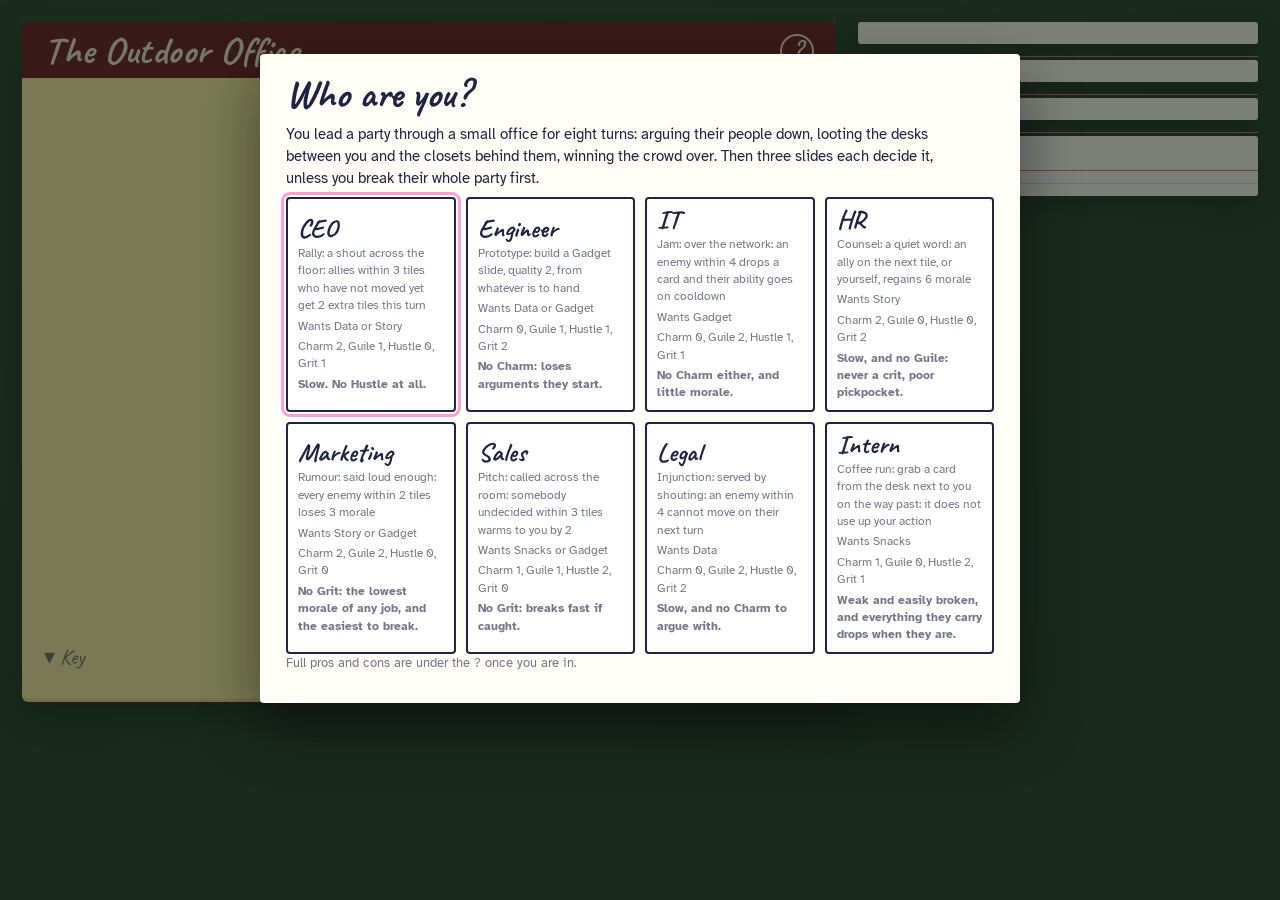
==== index.html @ 8ef5808f "One tap per choice, act before or after moving, and turns that end themselves Acting no longer spend" ====
<!doctype html>
<html lang="en">
<head>
<meta charset="utf-8">
<meta name="viewport" content="width=device-width, initial-scale=1, viewport-fit=cover">
<title>The Outdoor Office</title>
<link rel="preconnect" href="https://fonts.googleapis.com">
<link rel="preconnect" href="https://fonts.gstatic.com" crossorigin>
<link href="https://fonts.googleapis.com/css2?family=Caveat:wght@500;700&family=Atkinson+Hyperlegible:ital,wght@0,400;0,700;1,400&display=swap" rel="stylesheet">
<style>
:root {
  --blotter: #2f4a3a;
  --blotter-2: #27402f;
  --pad: #fbf1a9;
  --pad-deep: #f3e48a;
  --rule: #9cc3d9;
  --margin: #e0736f;
  --gum: #6b1f24;
  --ink: #1f2440;
  --ink-soft: rgba(31, 36, 64, .62);
  --card: #fffdf6;
  --you: #b8322a;
  --them: #2a5db0;
  --hi: #ff9fd2;
  --hand: "Caveat", "Segoe Print", "Bradley Hand", cursive;
  --body: "Atkinson Hyperlegible", "Segoe UI", system-ui, sans-serif;
}
@media (prefers-color-scheme: dark) {
  :root:not([data-theme="light"]) { --blotter: #1b2a21; --blotter-2: #16241c; }
}
:root[data-theme="dark"] { --blotter: #1b2a21; --blotter-2: #16241c; }
:root { box-sizing: border-box; padding-top: env(safe-area-inset-top, 0px); padding-bottom: env(safe-area-inset-bottom, 0px); }
html { scroll-padding-top: env(safe-area-inset-top, 0px); }
*, *::before, *::after { box-sizing: inherit; }
body {
  margin: 0; min-height: 100vh; font-family: var(--body); color: var(--ink); font-size: 15px; line-height: 1.45;
  background: radial-gradient(ellipse at 30% 20%, var(--blotter) 0%, var(--blotter-2) 70%) fixed;
}
button { font: inherit; color: inherit; }
:focus-visible { outline: 3px solid var(--hi); outline-offset: 2px; }

.table { display: grid; grid-template-columns: minmax(0, 1fr) 380px; gap: 22px; padding: 22px; max-width: 1480px; margin: 0 auto; align-items: start; }
@media (max-width: 1000px) { .table { grid-template-columns: 1fr; padding: 12px; gap: 14px; } }

/* The legal pad */
.pad { background: var(--pad); border-radius: 3px 3px 6px 6px; box-shadow: 0 2px 0 var(--pad-deep), 0 4px 0 #e9d97c, 0 18px 40px rgba(0,0,0,.35); overflow: hidden; }
.gum { background: var(--gum); color: #f6e9d8; display: flex; align-items: baseline; gap: 18px; flex-wrap: wrap; padding: 10px 22px 8px; }
.gum h1 { font-family: var(--hand); font-weight: 700; font-size: 38px; line-height: 1; margin: 0; letter-spacing: .5px; }
.gum .where { font-size: 14px; opacity: .85; }
.score { margin-left: auto; font-family: var(--hand); font-size: 30px; line-height: 1; display: flex; gap: 16px; align-items: baseline; }
.score .y { color: #ffb4a6; } .score .t { color: #b6cff5; }
.score small { font-family: var(--body); font-size: 12px; opacity: .8; }
#board { display: block; width: 100%; height: auto; }
.legend { display: flex; flex-wrap: wrap; gap: 6px 18px; padding: 4px 22px 14px 70px; font-size: 13px; color: var(--ink-soft); }
.legend svg { vertical-align: -4px; margin-right: 4px; }

svg .hand { font-family: var(--hand); }
.room { cursor: pointer; }
.room:focus { outline: none; }
.room:focus-visible .frame { stroke: var(--hi); stroke-width: 5; }

/* Right-hand column: index cards */
.col { display: flex; flex-direction: column; gap: 16px; }
.idx { background: var(--card); border-radius: 3px; box-shadow: 0 10px 24px rgba(0,0,0,.28); position: relative;
  background-image: linear-gradient(var(--card) 0 34px, transparent 34px), repeating-linear-gradient(transparent 0 23px, rgba(156,195,217,.55) 23px 24px);
  padding: 8px 16px 14px; }
.idx::before { content: ""; position: absolute; left: 0; right: 0; top: 34px; border-top: 1.5px solid var(--margin); }
.idx h2 { font-family: var(--hand); font-size: 28px; line-height: 26px; margin: 0 0 12px; font-weight: 700; }
.status p { margin: 0 0 6px; }
.status .turn { font-family: var(--hand); font-size: 24px; line-height: 1; margin-bottom: 8px; }
.turn.you { color: var(--you); } .turn.them { color: var(--them); }
.chips { display: flex; flex-wrap: wrap; gap: 5px; margin: 2px 0 8px; }
.chip { border: 1.5px solid var(--ink); border-radius: 999px; padding: 0 9px; font-size: 13px; background: #fff; }
.chip.dud { border-style: dashed; color: var(--ink-soft); }
.wants { display: grid; grid-template-columns: repeat(4, 1fr); gap: 4px; margin: 4px 0 8px; text-align: center; }
.wants div { border: 1.5px solid var(--ink); border-radius: 3px; padding: 2px 0; background: #fff; }
.wants b { font-family: var(--hand); font-size: 24px; display: block; line-height: 1; }
.wants span { font-size: 12px; }
.flags { color: var(--you); font-weight: 700; font-size: 13px; }
.who { font-size: 13px; color: var(--ink-soft); }
.who b { color: var(--ink); }

.moves .filter { font-size: 13px; margin: -4px 0 8px; color: var(--ink-soft); }
.moves .filter button { background: none; border: 0; text-decoration: underline; cursor: pointer; padding: 0; }
.cards { display: flex; flex-direction: column; gap: 8px; max-height: 58vh; overflow: auto; padding: 2px 4px 6px 2px; }
@media (max-width: 1000px) { .cards { max-height: none; } }
@media (max-width: 600px) {
  .gum { padding: 8px 12px 6px; gap: 4px 12px; } .gum h1 { font-size: 30px; } .score { font-size: 24px; margin-left: 0; }
  .legend { padding: 2px 12px 10px; font-size: 12px; gap: 2px 12px; }
  .sheet { padding: 16px; } .sheet h2 { font-size: 32px; }
}
.mv { text-align: left; background: #fff; border: 2px solid var(--ink); border-radius: 4px; padding: 6px 10px 7px; cursor: pointer; display: grid; grid-template-columns: 1fr auto; gap: 0 10px; }
.mv:hover:not(:disabled), .mv.hot { background: #fff6fb; box-shadow: 4px 4px 0 var(--hi); }
.mv .l { font-family: var(--hand); font-size: 24px; line-height: 1.05; font-weight: 700; }
.mv .s { grid-column: 1 / -1; font-size: 13px; color: var(--ink-soft); }
.mv .st { font-family: var(--hand); font-size: 20px; color: var(--you); align-self: center; }
.mv.trick .l::after { content: " (sabotage)"; font-family: var(--body); font-size: 12px; font-weight: 400; color: var(--you); }
.mv:disabled { cursor: default; border-style: dashed; border-color: var(--ink-soft); background: transparent; }
.mv:disabled .l { text-decoration: line-through; text-decoration-thickness: 2px; color: var(--ink-soft); }
.waiting { font-family: var(--hand); font-size: 22px; color: var(--ink-soft); padding: 6px 0; }

.minutes ol { list-style: none; margin: 0; padding: 0; max-height: 220px; overflow: auto; font-size: 13px; }
.minutes li { padding: 2px 0 2px 10px; border-left: 3px solid transparent; }
.minutes li.s0 { border-color: var(--you); } .minutes li.s1 { border-color: var(--them); }
.minutes li.new { background: #fff6fb; }
.minutes details { margin-top: 10px; font-size: 13px; }
.minutes summary { cursor: pointer; font-family: var(--hand); font-size: 22px; }
.minutes details p { margin: 6px 0; }

/* Modal: a sheet slid across the table */
.veil { position: fixed; inset: 0; background: rgba(15, 25, 18, .55); display: grid; place-items: center; padding: 18px; z-index: 10; overflow: auto; }
.veil[hidden] { display: none; }
.sheet { background: var(--card); max-width: 760px; width: 100%; border-radius: 4px; box-shadow: 0 24px 60px rgba(0,0,0,.45); padding: 20px 26px 22px; position: relative; }
.sheet h2 { font-family: var(--hand); font-size: 40px; line-height: 1; margin: 0 0 10px; }
.sheet h3 { font-family: var(--hand); font-size: 26px; margin: 14px 0 6px; }
.sheet p { margin: 0 0 8px; max-width: 68ch; }
.sheet .row { display: flex; flex-wrap: wrap; gap: 10px; margin-top: 14px; }
.btn { background: var(--ink); color: var(--card); border: 0; border-radius: 4px; padding: 9px 18px; font-family: var(--hand); font-size: 24px; line-height: 1; cursor: pointer; }
.btn.alt { background: #fff; color: var(--ink); border: 2px solid var(--ink); }
.btn:disabled { opacity: .4; cursor: default; }
.jobs { display: grid; grid-template-columns: repeat(auto-fill, minmax(165px, 1fr)); gap: 10px; }
.job { text-align: left; background: #fff; border: 2px solid var(--ink); border-radius: 4px; padding: 8px 10px; cursor: pointer; }
.job:hover { box-shadow: 4px 4px 0 var(--hi); }
.job b { font-family: var(--hand); font-size: 26px; display: block; line-height: 1; }
.job small { display: block; color: var(--ink-soft); font-size: 12px; margin-top: 3px; }
.stat { display: grid; grid-template-columns: 90px 1fr auto 34px auto; align-items: center; gap: 8px; padding: 6px 0; border-bottom: 1px solid rgba(156,195,217,.6); }
.stat b { font-family: var(--hand); font-size: 26px; }
.stat .v { font-family: var(--hand); font-size: 28px; text-align: center; }
.stat small { color: var(--ink-soft); }
.pm { width: 34px; height: 34px; border: 2px solid var(--ink); background: #fff; border-radius: 4px; font-size: 20px; cursor: pointer; }
.pm:disabled { opacity: .3; cursor: default; }

.slide { text-align: left; background: #fff; border: 2px solid var(--ink); border-radius: 4px; padding: 8px 12px; cursor: pointer; min-width: 200px; flex: 1 1 200px; }
.slide:hover { box-shadow: 4px 4px 0 var(--hi); }
.slide b { font-family: var(--hand); font-size: 24px; display: block; line-height: 1.05; }
.slide small { color: var(--ink-soft); }
.meter { display: flex; height: 20px; border: 2px solid var(--ink); border-radius: 3px; overflow: hidden; margin: 8px 0 4px; background: #fff; }
.meter .c { background: var(--you); } .meter .b { background: var(--ink); }
.meter.them .c { background: var(--them); }
.tally { font-family: var(--hand); font-size: 24px; }
.lines { margin: 8px 0 0; padding-left: 20px; font-size: 14px; }
.heckle { font-family: var(--hand); font-size: 30px; line-height: 1.1; margin: 12px 0 0; color: var(--you); }
table.rc { border-collapse: collapse; width: 100%; font-size: 15px; margin-top: 6px; }
.rc th, .rc td { padding: 4px 8px; border-bottom: 1px solid rgba(156,195,217,.8); text-align: right; }
.rc th:first-child, .rc td:first-child { text-align: left; }
.rc thead th { font-family: var(--hand); font-size: 22px; font-weight: 700; }
.banner { position: fixed; left: 50%; top: 22%; transform: translate(-50%, -50%) rotate(-3deg); background: var(--gum); color: #f6e9d8;
  font-family: var(--hand); font-size: 54px; padding: 6px 30px; border-radius: 4px; box-shadow: 0 18px 40px rgba(0,0,0,.4); z-index: 20; pointer-events: none;
  opacity: 0; transition: opacity .25s; }
.banner.on { opacity: 1; }
@media (prefers-reduced-motion: reduce) { .banner { transition: none; } }
</style>
<style>
.boardwrap { overflow-x: auto; -webkit-overflow-scrolling: touch; }
@media (min-width: 1001px) { .table { grid-template-columns: minmax(0, 1fr) 400px; } }
/* Phones: the board first, as a side-scrolling strip at a size a finger can hit, then what the picked unit can do. */
@media (max-width: 1000px) {
  .table { grid-template-columns: minmax(0, 1fr); }
  .col { display: contents; }
  .pad { order: 1; } #unitcard { order: 2; } #status { order: 3; } #rostercard { order: 4; } .minutes { order: 5; }
  #board { min-width: 740px; }
  .boardwrap::after { content: "swipe the floor sideways"; display: block; text-align: center; font-size: 12px; color: var(--ink-soft); padding: 2px 0 4px; }
  .legend { padding: 4px 12px 12px; }
  .cards { max-height: none; }
  .mv { padding: 9px 12px; }
}
.veil { display: flex; align-items: flex-start; justify-content: center; -webkit-overflow-scrolling: touch; overscroll-behavior: contain; }
button, .tile, .unit { touch-action: manipulation; -webkit-tap-highlight-color: rgba(255, 159, 210, .35); }
.sheet .stick { position: sticky; bottom: 0; background: var(--card); padding: 8px 0 4px; margin-top: 10px; box-shadow: 0 -10px 12px -10px rgba(0,0,0,.25); }
.sheet .stick .who { margin: 0 0 6px; }
/* Touch screens have no hover: never let a first tap be spent on one. */
@media (hover: none) {
  .mv:hover:not(:disabled), .job:hover, .btn:hover, .rrow:hover { box-shadow: none; }
  .mv:hover:not(:disabled) { background: #fff; }
  .slide:not(.picked):hover { box-shadow: none; }
}
.sheet { margin: 4vh auto auto; }
.keybox > summary { cursor: pointer; font-family: var(--hand); font-size: 22px; padding: 2px 22px 6px; color: var(--ink-soft); list-style: none; }
.keybox > summary::-webkit-details-marker { display: none; }
.keybox > summary::before { content: "▸ "; } .keybox[open] > summary::before { content: "▾ "; }
.fold > summary { cursor: pointer; list-style: none; padding: 2px 0; }
.fold > summary::-webkit-details-marker { display: none; }
.fold > summary::before { content: "▸ "; } .fold[open] > summary::before { content: "▾ "; }
.bar { height: 7px; border: 1.5px solid var(--ink); border-radius: 2px; background: #fff; overflow: hidden; }
.bar i { display: block; height: 100%; background: var(--you); }
.bar.them i { background: var(--them); }
.unit h3 { font-family: var(--hand); font-size: 30px; line-height: 1; margin: 0; }
.unit .job { color: var(--ink-soft); font-size: 13px; margin: 2px 0 6px; }
.stats4 { display: grid; grid-template-columns: repeat(4, 1fr); gap: 4px; text-align: center; margin: 6px 0; }
.stats4 div { border: 1.5px solid var(--ink); border-radius: 3px; background: #fff; font-size: 11px; }
.stats4 b { display: block; font-family: var(--hand); font-size: 22px; line-height: 1; }
.abil { font-size: 13px; margin: 6px 0; }
.abil b { font-family: var(--hand); font-size: 20px; }
.ctl { display: flex; gap: 8px; flex-wrap: wrap; margin-top: 10px; }
.ctl .btn { font-size: 21px; padding: 7px 14px; }
.roster { display: flex; flex-direction: column; gap: 4px; }
.rrow { display: grid; grid-template-columns: 1fr 90px auto; gap: 8px; align-items: center; background: none; border: 0; text-align: left; padding: 2px 4px; cursor: pointer; border-radius: 3px; font-size: 13px; }
.rrow:hover, .rrow.on { background: #fff6fb; }
.rrow.done { color: var(--ink-soft); }
.rrow small { color: var(--ink-soft); }
.cons { font-size: 13px; }
.cons li { margin: 2px 0; }
.cons ul { margin: 4px 0 0; padding-left: 18px; }
.mv.attack .l { color: var(--you); }
.help { width: 34px; height: 34px; border-radius: 50%; border: 2px solid #f6e9d8; background: none; color: #f6e9d8; font-family: var(--hand); font-size: 26px; font-weight: 700; line-height: 1; cursor: pointer; align-self: center; }
.help:hover { background: #f6e9d8; color: var(--gum); }
.rules p { max-width: 68ch; }
.rules ul { margin: 4px 0 8px; padding-left: 20px; max-width: 68ch; }
.rules li { margin: 3px 0; }
.rules h3 { margin-top: 16px; }
.tabs { display: flex; gap: 6px; flex-wrap: wrap; margin: 0 0 10px; border-bottom: 2px solid var(--ink); }
.tab { font-family: var(--hand); font-size: 22px; background: none; border: 2px solid var(--ink); border-bottom: 0; border-radius: 4px 4px 0 0; padding: 4px 14px; cursor: pointer; margin-bottom: -2px; }
.tab.on { background: var(--ink); color: var(--card); }
.jobs-t td, .jobs-t th { padding: 3px 6px; }
.jobrow td { text-align: left; font-size: 13px; padding-bottom: 8px; }
.pro { color: #2e7d32; font-weight: 700; } .con { color: var(--you); font-weight: 700; }
.cons li.near { background: #fff6fb; margin-left: -4px; padding-left: 4px; border-radius: 3px; }
.reach { color: var(--you); font-weight: 700; font-size: 12px; }
.slide.picked { background: #fff6fb; box-shadow: 4px 4px 0 var(--hi); border-color: var(--you); }
.num { display: inline-block; min-width: 22px; height: 22px; line-height: 22px; text-align: center; border-radius: 50%; background: var(--you); color: #fff; font-family: var(--body); font-size: 13px; font-weight: 700; }
.pres label { display: block; margin: 6px 0; font-size: 14px; }
.pres select { font: inherit; font-size: 14px; padding: 3px 6px; border: 2px solid var(--ink); border-radius: 4px; background: #fff; max-width: 100%; }
.dot { display: inline-block; width: 11px; height: 11px; border-radius: 50%; border: 1.5px solid var(--ink); vertical-align: -1px; margin-right: 5px; }
</style>
</head>
<body>
<div class="table">
  <section class="pad" aria-label="The office floor">
    <header class="gum">
      <h1>The Outdoor Office</h1>
      <span class="where" id="where"></span>
      <div class="score" id="score"></div>
      <button class="help" id="help" aria-label="How it plays" title="How it plays">?</button>
    </header>
    <div class="boardwrap" id="boardwrap"><svg id="board" viewBox="0 0 1000 690" role="img" aria-label="Floor plan of the office with both parties on it"></svg></div>
    <details class="keybox" id="keybox"><summary>Key</summary><div class="legend" id="legend"></div></details>
  </section>
  <aside class="col">
    <div class="idx status" id="status"></div>
    <div class="idx moves" id="unitcard"></div>
    <div class="idx" id="rostercard"></div>
    <div class="idx minutes">
      <h2>Minutes</h2>
      <ol id="log" aria-live="polite"></ol>
    </div>
  </aside>
</div>
<div class="veil" id="veil" hidden><div class="sheet" id="sheet" role="dialog" aria-modal="true"></div></div>
<div class="banner" id="banner" aria-hidden="true"></div>

<script>
// ==ENGINE== The Outdoor Office, party battle. Pure rules, no DOM; the page and sim.js both run this file.
const TASTE = ['Data', 'Story', 'Gadget', 'Snacks'];
const TASTE_GLYPH = ['#', '¶', '⚙', '☕'];
const PROPS = [
  ['the churn chart', 'the Q3 numbers', 'a heat map', 'the survey results'],
  ['a customer story', 'the origin myth', 'a war story', 'the founder quote'],
  ['the prototype', 'a live demo', 'a shiny widget', 'the headset'],
  ['a box of donuts', 'the cheese plate', 'cold brew', 'a pizza'],
];
const GOLD = ['the board deck', 'the leaked roadmap', 'the award photo', 'the viral clip', 'the secret sauce', 'the 10x chart'];
const RO = { CEO: 0, ENG: 1, IT: 2, HR: 3, MKT: 4, SALES: 5, LEGAL: 6, INTERN: 7, STAFF: 8 };
const ROLE_NAME = ['CEO', 'Engineer', 'IT', 'HR', 'Marketing', 'Sales', 'Legal', 'Intern', 'Staff'];
const ROLE_TASTES = [[0, 1], [0, 2], [2], [1], [1, 2], [3, 2], [0], [3], [0, 1, 2, 3]];
// charm, guile, hustle, grit
const ROLE_STATS = [[2, 1, 0, 1], [0, 1, 1, 2], [0, 2, 1, 1], [2, 0, 0, 2], [2, 2, 0, 0], [1, 1, 2, 0], [0, 2, 0, 2], [1, 0, 2, 1]];
const PLAYABLE = [0, 1, 2, 3, 4, 5, 6, 7];
// What each job is for, and what it costs you. Stats and the ability do the rest.
const JOB_PRO = [
  'Charm and Grit both: argues well and takes it. Rally moves the whole party.',
  'Knows gadgets: Gadget cards they take are quality 2, and as leader, Gadget slides land an extra clap per fan. Prototype makes a slide from nothing.',
  'Knows gadgets too, same as the Engineer. Jam knocks a card out of an enemy hand from four tiles away.',
  'Tough, and the only healer: Counsel puts six morale back into whoever is beside them.',
  'Rumour hits everyone within two tiles at once; the best crowd-control on the floor.',
  'Charm plus Hustle: fast, and Pitch wins the undecided from three tiles away.',
  'Grit and Guile: hard to break, good at picking pockets. Injunction pins an enemy for a turn.',
  'Fastest legs in the office, and a Coffee run grabs a card from a desk without using up the action: two things in one turn. Used to standing about: never loses morale for holding.',
];
const JOB_CON = [
  'Slow. No Hustle at all.',
  'No Charm: loses arguments they start.',
  'No Charm either, and little morale.',
  'Slow, and no Guile: never a crit, poor pickpocket.',
  'No Grit: the lowest morale of any job, and the easiest to break.',
  'No Grit: breaks fast if caught.',
  'Slow, and no Charm to argue with.',
  'Weak and easily broken, and everything they carry drops when they are.',
];
const STAT_NAME = ['Charm', 'Guile', 'Hustle', 'Grit'];
const STAT_WHAT = ['hits harder in an argument, lands slides', 'crits, pickpocketing', '+1 move every two points', 'more morale, takes less'];
const ABILITY = [
  { name: 'Rally', what: 'a shout across the floor: allies within 3 tiles who have not moved yet get 2 extra tiles this turn' },
  { name: 'Prototype', what: 'build a Gadget slide, quality 2, from whatever is to hand' },
  { name: 'Jam', what: 'over the network: an enemy within 4 drops a card and their ability goes on cooldown' },
  { name: 'Counsel', what: 'a quiet word: an ally on the next tile, or yourself, regains 6 morale' },
  { name: 'Rumour', what: 'said loud enough: every enemy within 2 tiles loses 3 morale' },
  { name: 'Pitch', what: 'called across the room: somebody undecided within 3 tiles warms to you by 2' },
  { name: 'Injunction', what: 'served by shouting: an enemy within 4 cannot move on their next turn' },
  { name: 'Coffee run', what: 'grab a card from the desk next to you on the way past: it does not use up your action' },
];
// Consultants stand in the Lobby. Three pitches and they work for you; the other side can pitch them back.
const CONSULTANTS = [
  { id: 'data', name: 'The Data Whisperer', what: 'Data slides land half again as hard at the final talk' },
  { id: 'spin', name: 'Spin Doctor', what: '+1 damage on every argument you start' },
  { id: 'agile', name: 'Agile Coach', what: '+1 move for all your units' },
  { id: 'pr', name: 'Crisis PR', what: 'your demoralised come back after 1 turn, not 2' },
  { id: 'hunt', name: 'Headhunter', what: 'every pitch warms one more' },
  { id: 'keynote', name: 'Keynote Coach', what: '+3 claps a slide at the final talk' },
];
// Contractors stand in the Lobby too. One pitch and they join your party for two turns, then go back to waiting.
const CONTRACTORS = [
  { id: 'runner', name: 'Runner', stats: [0, 1, 5, 1], morale: 6, what: 'fast legs, weak argument; fetches loot' },
  { id: 'heavy', name: 'Heavy', stats: [3, 0, 1, 3], morale: 10, what: 'slow, loud, hard to shout down; blocks a door' },
];
const CONSULT_AT = 3;
const LOBBY_SPOTS = [[10, 10], [8, 11], [12, 11], [9, 10], [11, 10]];
const P = 0, N = 1, NONE = -1;
const A = {
  TURNS: 8, W: 21, H: 13, SULK: 2, CD: 3, CARRY: 4, SLIDES: 3, JOIN_AT: 2, DESK_STOCK: 2,
  CONTRACT_TURNS: 2, FREE_POINTS: 4, STAT_MAX: 5, DUD: 'a blank slide',
  HEAVY_LOAD: 3, HOLD_COST_FROM: 4, FUSE: 2,
};
const NAMES = ['Ada', 'Bram', 'Cleo', 'Dev', 'Esme', 'Finn', 'Gus', 'Hana', 'Ines', 'Jo', 'Kit', 'Lars', 'Mina', 'Ned',
  'Opal', 'Pip', 'Quinn', 'Rosa', 'Sol', 'Tam', 'Uma', 'Vic', 'Wren', 'Xavi', 'Yara', 'Zed', 'Bea', 'Cal', 'Dot',
  'Eli', 'Flo', 'Hal', 'Ivy', 'Jem', 'Lou', 'Max', 'Nia', 'Ozzy', 'Pru', 'Rex', 'Sid', 'Tess', 'Val', 'Wes'];
const DESKS = { D: 0, S: 1, G: 2, K: 3 };
const WALK = new Set(['.', 'R', 'L', 'a', 'b']);
const DIRS = [[1, 0], [-1, 0], [0, 1], [0, -1]];
const key = (x, y) => x + ',' + y;
const man = (a, b, x, y) => Math.abs(a - x) + Math.abs(b - y);

function mulberry32(a) {
  return function () {
    a |= 0; a = (a + 0x6D2B79F5) | 0;
    let t = Math.imul(a ^ (a >>> 15), 1 | a);
    t = (t + Math.imul(t ^ (t >>> 7), 61 | t)) ^ t;
    return ((t ^ (t >>> 14)) >>> 0) / 4294967296;
  };
}

// The floor, drawn once for the left half and mirrored, so neither side has the better office.
// Small on purpose: the desks are in the middle, between the two parties, and the closets are behind them.
function buildMap() {
  const W = A.W, H = A.H;
  const g = Array.from({ length: H }, () => Array(W).fill('.'));
  const mir = c => (c === 'a' ? 'b' : c);
  const set = (x, y, c) => { g[y][x] = c; g[y][W - 1 - x] = mir(c); };
  const hline = (x0, x1, y) => { for (let x = x0; x <= x1; x++) set(x, y, '#'); };
  const vline = (x, y0, y1) => { for (let y = y0; y <= y1; y++) set(x, y, '#'); };
  hline(0, 10, 0); hline(0, 10, H - 1); vline(0, 0, H - 1);
  // your office: a wall with a three-tile doorway in the middle
  vline(6, 1, 4); vline(6, 8, 11);
  // the supply closets, in the corners behind each office: only the other side may raid them
  set(1, 1, 'C'); set(1, 11, 'C');
  // the desks, in the middle of the floor, with low partitions to fight around
  set(8, 2, 'D'); set(8, 10, 'S'); set(10, 4, 'G'); set(10, 8, 'K');
  set(8, 5, '#'); set(8, 7, '#');
  // the Rock at the top, the Lobby at the bottom
  set(10, 1, 'R'); set(10, 11, 'L');
  for (const [x, y] of [[4, 6], [4, 5], [4, 7], [3, 6], [5, 6]]) set(x, y, 'a');
  return g;
}
const SPAWN_N = [[4, 2], [4, 10], [7, 3], [7, 9], [9, 6]];

// Interest is a tug of war: pitching someone the other side has been courting wears that down first.
function warmRule(cur, curFor, amount, by) {
  if (curFor !== NONE && curFor !== by && cur > 0) {
    const left = cur - amount;
    if (left > 0) return [left, curFor];
    if (left === 0) return [0, NONE];
    return [-left, by];
  }
  return [cur + amount, by];
}

class Game {
  constructor(seed) {
    this.seed = seed >>> 0;
    this.rng = mulberry32(this.seed);
    this.map = buildMap();
    this.units = []; this.neutrals = []; this.loot = {}; this.stock = {}; this.nextId = 1; this.used = new Set();
    this.crowd = { 0: [], 1: [] };
    this.bank = { 0: [], 1: [] };
    this.rigged = { 0: false, 1: false };
    this.breaks = { 0: 0, 1: 0 };
    this.turn = 1; this.side = P; this.first = N; this.log = []; this.over = false; this.winner = NONE; this.how = '';
    for (let y = 0; y < A.H; y++) for (let x = 0; x < A.W; x++) if (DESKS[this.map[y][x]] !== undefined) this.stock[key(x, y)] = A.DESK_STOCK;
    // What each supply closet holds is decided now and can be read from the door.
    this.closets = {};
    for (let y = 0; y < A.H; y++) for (let x = 0; x < A.W; x++) if (this.map[y][x] === 'C') {
      this.closets[key(x, y)] = [0, 1].map(() => ({ taste: this.ri(4), q: this.r() < 0.35 ? 3 : 2, name: this.pick(GOLD) }));
    }
  }
  r() { return this.rng(); }
  ri(n) { return Math.floor(this.rng() * n); }
  pick(a) { return a[this.ri(a.length)]; }
  say(side, text) { this.log.push({ side, text, turn: this.turn }); }
  other(s) { return 1 - s; }
  name() {
    for (let i = 0; i < 50; i++) { const n = this.pick(NAMES); if (!this.used.has(n)) { this.used.add(n); return n; } }
    return 'Temp ' + this.nextId;
  }
  has(side, id) { return this.neutrals.some(n => n.kind === 'consultant' && n.cid === id && n.side === side); }
  consultants() { return this.neutrals.filter(n => n.kind === 'consultant'); }
  tile(x, y) { return x < 0 || y < 0 || x >= A.W || y >= A.H ? '#' : this.map[y][x]; }
  active(side) { return this.units.filter(u => u.side === side && u.sulk === 0 && !u.gone); }
  unitAt(x, y) { return this.units.find(u => u.x === x && u.y === y && u.sulk === 0 && !u.gone); }
  neutralAt(x, y) { return this.neutrals.find(n => n.x === x && n.y === y); }
  free(x, y) { return WALK.has(this.tile(x, y)) && !this.unitAt(x, y) && !this.neutralAt(x, y); }

  // --- setup ---
  mkUnit(side, job, stats, leader, kind = 'staff', extra = {}) {
    const grit = stats[3];
    const u = {
      id: this.nextId++, side, job, stats: stats.slice(), leader, kind,
      name: leader ? (side === P ? 'You' : 'Your nemesis') : kind === 'staff' ? this.name() : extra.name,
      taste: job >= 0 ? this.pick(ROLE_TASTES[job]) : this.ri(4),
      max: extra.morale || 6 + 2 * grit + (leader ? 3 : 0), morale: 0, x: -1, y: -1, cards: [], cd: 0,
      moved: false, acted: false, sulk: 0, rooted: 0, gone: false, expires: extra.expires || 0, bonus: 0,
    };
    u.morale = u.max;
    this.units.push(u);
    return u;
  }
  spawnTiles(side) {
    const out = [];
    const c = side === P ? 'a' : 'b';
    for (let y = 0; y < A.H; y++) for (let x = 0; x < A.W; x++) if (this.map[y][x] === c) out.push([x, y]);
    return out;
  }
  placeNear(u, sx, sy) {
    const seen = new Set([key(sx, sy)]);
    const q = [[sx, sy]];
    while (q.length) {
      const [x, y] = q.shift();
      if (this.free(x, y)) { u.x = x; u.y = y; return true; }
      for (const [dx, dy] of DIRS) {
        const nx = x + dx, ny = y + dy, k = key(nx, ny);
        if (!seen.has(k) && this.tile(nx, ny) !== '#') { seen.add(k); q.push([nx, ny]); }
      }
    }
    return false;
  }
  memberStats(job) {
    const s = ROLE_STATS[job].slice();
    const order = [0, 1, 2, 3].sort((a, b) => s[b] - s[a]);
    s[order[0]]++; s[order[1]]++;
    return s;
  }
  // cfg: {role, stats:[4], party:[jobs]}
  setup(cfg) {
    this.jobs = { 0: cfg.role };
    const nr = this.pick(PLAYABLE);
    this.jobs[N] = nr;
    const ns = ROLE_STATS[nr].slice();
    for (let i = 0; i < A.FREE_POINTS; i++) { let k = this.ri(4); if (ns[k] >= A.STAT_MAX) k = (k + 1) % 4; ns[k]++; }
    const parties = { 0: cfg.party.slice(), 1: cfg.party.map(() => this.pick(PLAYABLE)) };
    this.parties = parties;
    for (const side of [P, N]) {
      const tiles = this.spawnTiles(side);
      const lead = this.mkUnit(side, side === P ? cfg.role : nr, side === P ? cfg.stats : ns, true);
      [lead.x, lead.y] = tiles[0];
      parties[side].forEach((job, i) => { const u = this.mkUnit(side, job, this.memberStats(job), false); [u.x, u.y] = tiles[i + 1]; });
    }
    for (const [x, y] of SPAWN_N) {
      for (const xx of [x, A.W - 1 - x]) {
        const role = this.pick([0, 1, 2, 3, 4, 5, 6, 7, 7, 7, 8, 8]);
        this.neutrals.push({ id: this.nextId++, kind: 'n', name: this.name(), role, taste: this.pick(ROLE_TASTES[role]), x: xx, y, amt: 0, for: NONE });
      }
    }
    // The hired help waits in the Lobby: three consultants and two contractors.
    const pool = CONSULTANTS.slice();
    for (let i = pool.length - 1; i > 0; i--) { const j = this.ri(i + 1); [pool[i], pool[j]] = [pool[j], pool[i]]; }
    let spot = 0;
    for (const c of pool.slice(0, 3)) {
      const [x, y] = LOBBY_SPOTS[spot++];
      this.neutrals.push({ id: this.nextId++, kind: 'consultant', cid: c.id, name: c.name, what: c.what, role: RO.STAFF, taste: this.ri(4), x, y, amt: 0, for: NONE, side: NONE });
    }
    for (const c of CONTRACTORS) this.addContractorNpc(c, LOBBY_SPOTS[spot++]);
    // A coin for who opens turn 1. Openers alternate, so this also decides who closes the last turn before all hands.
    this.first = this.r() < 0.5 ? P : N;
    this.say(NONE, `${this.first === P ? 'You open' : 'They open'} the first turn; openers alternate, so ${this.first === P ? 'they' : 'you'} get the last word before all hands.`);
    this.startTurn(this.first);
  }
  addContractorNpc(c, at) {
    const [sx, sy] = at || this.lobby();
    const n = { id: this.nextId++, kind: 'contractor', cid: c.id, name: c.name, what: c.what, role: RO.STAFF, taste: this.ri(4), x: -1, y: -1, amt: 0, for: NONE };
    const seen = new Set([key(sx, sy)]);
    const q = [[sx, sy]];
    while (q.length) {
      const [x, y] = q.shift();
      if (this.free(x, y) && this.tile(x, y) !== 'L') { n.x = x; n.y = y; break; }
      for (const [dx, dy] of DIRS) { const nx = x + dx, ny = y + dy, k = key(nx, ny); if (!seen.has(k) && this.tile(nx, ny) !== '#') { seen.add(k); q.push([nx, ny]); } }
    }
    if (n.x >= 0) this.neutrals.push(n);
    return n;
  }

  // --- movement ---
  moveOf(u) {
    if (u.rooted > 0) return 0;
    return Math.max(1, 3 + Math.floor(u.stats[2] / 2) + (this.has(u.side, 'agile') ? 1 : 0) + u.bonus - (u.cards.length >= A.HEAVY_LOAD ? 1 : 0));
  }
  // Tiles this unit can end on, with step counts. Allies can be walked through; enemies and neutrals cannot.
  reach(u, fromX = u.x, fromY = u.y, range = null) {
    const mv = range === null ? (u.moved ? 0 : this.moveOf(u)) : range;
    const dist = { [key(fromX, fromY)]: 0 };
    const prev = {};
    const q = [[fromX, fromY]];
    while (q.length) {
      const [x, y] = q.shift();
      const d = dist[key(x, y)];
      if (d >= mv) continue;
      for (const [dx, dy] of DIRS) {
        const nx = x + dx, ny = y + dy, k = key(nx, ny);
        if (dist[k] !== undefined || !WALK.has(this.tile(nx, ny)) || this.neutralAt(nx, ny)) continue;
        const o = this.unitAt(nx, ny);
        if (o && o.side !== u.side) continue;
        dist[k] = d + 1; prev[k] = key(x, y); q.push([nx, ny]);
      }
    }
    const out = {};
    for (const k in dist) {
      const [x, y] = k.split(',').map(Number);
      const o = this.unitAt(x, y);
      if (!o || o === u) out[k] = dist[k];
    }
    return { tiles: out, prev };
  }
  pathTo(u, x, y) {
    const { prev } = this.reach(u);
    const out = [];
    let k = key(x, y);
    while (k && k !== key(u.x, u.y)) { out.unshift(k.split(',').map(Number)); k = prev[k]; }
    return out;
  }
  moveUnit(u, x, y) {
    if (u.moved || (x === u.x && y === u.y)) { u.moved = true; return; }
    const { tiles } = this.reach(u);
    if (tiles[key(x, y)] === undefined) return;
    u.from = [u.x, u.y];
    u.x = x; u.y = y; u.moved = true;
    this.pickUp(u);
  }
  undoMove(u) {
    if (!u.from) return;
    [u.x, u.y] = u.from; u.from = null; u.moved = false;
  }
  pickUp(u) {
    const k = key(u.x, u.y);
    const pile = this.loot[k];
    if (!pile || !pile.length) return 0;
    let n = 0;
    while (pile.length && u.cards.length < A.CARRY) { u.cards.push(pile.shift()); n++; }
    if (!pile.length) delete this.loot[k];
    if (n) { u.from = null; this.say(u.side, `${u.name} picked up ${n} card${n === 1 ? '' : 's'} off the floor.`); }
    return n;
  }
  adj(x, y) { return DIRS.map(([dx, dy]) => [x + dx, y + dy]); }

  // --- what a unit can do where it stands ---
  dmgOf(a, d) { return Math.max(1, Math.round(2 + 1.5 * a.stats[0] - 0.75 * d.stats[3])) + (this.has(a.side, 'spin') ? 1 : 0); }
  counterOf(d, a) { return Math.max(1, Math.floor((Math.max(1, Math.round(2 + 1.5 * d.stats[0] - 0.75 * a.stats[3]))) / 2)); }
  pickChance(a) { return Math.min(0.85, 0.3 + 0.1 * a.stats[1]); }
  demand(side) {
    const d = [0, 0, 0, 0];
    for (const n of this.crowd[side]) d[n.taste]++;
    for (const u of this.active(side)) d[u.taste]++;
    return d;
  }
  fuse() { return this.turn > A.TURNS - A.FUSE; }
  // Your own supplies are locked to you; only the other side's closets can be raided.
  raidable(side, x) { return side === P ? x > Math.floor(A.W / 2) : x < Math.floor(A.W / 2); }
  onHome(u) { return this.tile(u.x, u.y) === (u.side === P ? 'a' : 'b'); }
  // Holding still costs morale from turn 4, unless you are an intern or a contractor: they are used to it.
  holdCost(u) { return this.turn >= A.HOLD_COST_FROM && u.morale > 1 && u.job !== RO.INTERN && u.kind !== 'contractor' ? 1 : 0; }
  pitchAmt(u, base = 1) { return base + (u.stats[0] >= 3 ? 1 : 0) + (this.has(u.side, 'hunt') ? 1 : 0); }
  joinAt(n) { return n.kind === 'consultant' ? CONSULT_AT : n.kind === 'contractor' ? 1 : A.JOIN_AT; }
  wouldJoin(n, side, amt) { const r = warmRule(n.amt, n.for, amt, side); return r[1] === side && r[0] >= this.joinAt(n); }

  actions(u) {
    const out = [];
    if (u.acted || u.sulk || u.gone) return out;
    const other = this.other(u.side);
    const near = this.adj(u.x, u.y);
    for (const [x, y] of near) {
      const e = this.unitAt(x, y);
      if (e && e.side === other) {
        const d = this.dmgOf(u, e);
        out.push({ kind: 'confront', target: e.id, x, y, label: `Argue with ${e.name}`,
          sub: `${d}–${d + 1} morale off their ${e.morale}${d >= e.morale ? ', breaks them' : `; they answer back for ${this.counterOf(e, u)}`}` });
        if (e.cards.length) out.push({ kind: 'pickpocket', target: e.id, x, y, label: `Pickpocket ${e.name}`,
          sub: `${Math.round(100 * this.pickChance(u))}% to lift one of their ${e.cards.length} card${e.cards.length === 1 ? '' : 's'}` });
      }
      const t = this.tile(x, y);
      if (DESKS[t] !== undefined && u.cards.length < A.CARRY && this.stock[key(x, y)] > 0) {
        out.push({ kind: 'desk', x, y, taste: DESKS[t], label: `Take a ${TASTE[DESKS[t]]} card`, sub: `${this.stock[key(x, y)]} left on this desk; ${this.demand(u.side)[DESKS[t]]} of yours want ${TASTE[DESKS[t]]}${DESKS[t] === 2 && this.gadgetHand(u) ? '; quality 2 in these hands' : ''}` });
      }
      if (t === 'C' && this.raidable(u.side, x)) out.push({ kind: 'closet', x, y, label: 'Raid their supply closet', sub: (this.closets[key(x, y)] || []).map(c => `${c.name} (${TASTE[c.taste]} q${c.q})`).join(' and ') });
      const n = this.neutralAt(x, y);
      if (n) {
        const amt = this.pitchAmt(u);
        if (n.kind === 'consultant') {
          if (n.side !== u.side) out.push({ kind: 'pitch', target: n.id, x, y, label: `${n.side === other ? 'Poach' : 'Woo'} ${n.name}`,
            sub: `consultant: ${n.what}; ${this.wouldJoin(n, u.side, amt) ? 'comes over to you' : `warms by ${amt} of ${CONSULT_AT}`}` });
        } else if (n.kind === 'contractor') {
          out.push({ kind: 'pitch', target: n.id, x, y, label: `Sign the ${n.name}`, sub: `${n.what}; joins your party for ${A.CONTRACT_TURNS} turns` });
        } else {
          out.push({ kind: 'pitch', target: n.id, x, y, label: `Pitch ${n.name}`,
            sub: `${ROLE_NAME[n.role]}, wants ${TASTE[n.taste]}; ${this.wouldJoin(n, u.side, amt) ? 'becomes your follower' : `warms by ${amt}`}` });
        }
      }
    }
    if (u.cd === 0 && u.job >= 0 && u.kind === 'staff') for (const a of this.abilityTargets(u)) out.push(a);
    if (this.onHome(u) && u.cards.length) out.push({ kind: 'bank', label: `Bank ${u.cards.length} card${u.cards.length === 1 ? '' : 's'}`, sub: 'left in your office: safe from pickpockets and drops, and still yours at the talk' });
    if (this.tile(u.x, u.y) === 'R') {
      if (!this.rigged[other] && this.turn < A.TURNS) out.push({ kind: 'rig', label: 'Rig their projector', sub: 'their best slide comes up blank at the final talk, unless they check it' });
      if (this.rigged[u.side]) out.push({ kind: 'check', label: 'Check your projector', sub: 'it has been rigged; this puts it right' });
    }
    out.push({ kind: 'wait', label: 'Hold', sub: this.holdCost(u) ? 'do nothing, and lose 1 morale for it' : this.turn >= A.HOLD_COST_FROM ? 'do nothing; standing about costs this one nothing' : 'do nothing more this turn' });
    return out;
  }

  abilityTargets(u) {
    const other = this.other(u.side);
    const ab = ABILITY[u.job];
    const within = (list, r) => list.filter(v => man(u.x, u.y, v.x, v.y) <= r);
    const base = { kind: 'ability', ability: u.job };
    const out = [];
    switch (u.job) {
      case RO.CEO: {
        const allies = within(this.active(u.side), 3).filter(v => v !== u && !v.moved);
        if (allies.length) out.push({ ...base, label: `${ab.name}`, sub: `${allies.length} nearby get 2 more tiles this turn` });
        break;
      }
      case RO.ENG:
        if (u.cards.length < A.CARRY) out.push({ ...base, label: ab.name, sub: ab.what });
        break;
      case RO.IT:
        for (const e of within(this.active(other), 4)) out.push({ ...base, target: e.id, x: e.x, y: e.y, label: `${ab.name} ${e.name}`, sub: `${e.cards.length ? 'they drop a card; ' : ''}their ability waits ${A.CD} turns` });
        break;
      case RO.HR:
        for (const v of within(this.active(u.side), 1)) if (v.morale < v.max) out.push({ ...base, target: v.id, x: v.x, y: v.y, label: `${ab.name} ${v === u ? 'yourself' : v.name}`, sub: `back up to ${Math.min(v.max, v.morale + 6)} of ${v.max}` });
        break;
      case RO.MKT: {
        const hit = within(this.active(other), 2);
        if (hit.length) out.push({ ...base, label: ab.name, sub: `${hit.length} enemy within 2 lose 3 morale each` });
        break;
      }
      case RO.SALES:
        for (const n of this.neutrals.filter(n => man(u.x, u.y, n.x, n.y) <= 3 && n.kind !== 'contractor' && !(n.kind === 'consultant' && n.side === u.side))) {
          const amt = this.pitchAmt(u, 2);
          out.push({ ...base, target: n.id, x: n.x, y: n.y, label: `${ab.name} ${n.name}`, sub: this.wouldJoin(n, u.side, amt) ? (n.kind === 'consultant' ? 'comes over to you' : 'becomes your follower') : `warms by ${amt}` });
        }
        break;
      case RO.LEGAL:
        for (const e of within(this.active(other), 4)) if (!e.rooted) out.push({ ...base, target: e.id, x: e.x, y: e.y, label: `${ab.name} on ${e.name}`, sub: 'they cannot move on their next turn' });
        break;
      case RO.INTERN: {
        if (u.cards.length >= A.CARRY) break;
        for (const [x, y] of this.adj(u.x, u.y)) {
          const t = DESKS[this.tile(x, y)];
          if (t !== undefined && this.stock[key(x, y)] > 0) out.push({ ...base, x, y, taste: t, label: `${ab.name}: a ${TASTE[t]} card`, sub: `${this.stock[key(x, y)]} left; your action is not spent` });
        }
        break;
      }
    }
    return out;
  }

  byId(id) { return this.units.find(v => v.id === id) || this.neutrals.find(v => v.id === id); }

  act(u, a) {
    if (u.acted) return;
    // Acting does not spend the move: a unit can act and then walk, or walk and then act.
    u.acted = true; u.from = null;
    const other = this.other(u.side);
    const t = a.target !== undefined ? this.byId(a.target) : null;
    switch (a.kind) {
      case 'confront': {
        let d = this.dmgOf(u, t) + this.ri(2);
        const crit = this.r() < 0.05 * u.stats[1];
        if (crit) d *= 2;
        this.say(u.side, `${u.name} argued with ${t.name}: ${d} morale${crit ? ', a devastating point' : ''}.`);
        this.hit(t, d, u.side);
        if (!t.sulk && !t.gone && man(u.x, u.y, t.x, t.y) === 1) {
          const c = this.counterOf(t, u);
          this.say(t.side, `${t.name} answered back: ${c}.`);
          this.hit(u, c, t.side);
        }
        break;
      }
      case 'pickpocket':
        if (this.r() < this.pickChance(u) && t.cards.length && u.cards.length < A.CARRY) {
          const c = t.cards.splice(this.ri(t.cards.length), 1)[0];
          u.cards.push(c);
          this.say(u.side, `${u.name} lifted ${c.name} off ${t.name}.`);
        } else this.say(u.side, `${u.name} tried to pick ${t.name}'s pocket and got nothing.`);
        break;
      case 'desk': this.takeFromDesk(u, a.x, a.y); break;
      case 'closet': {
        this.map[a.y][a.x] = 'c';
        const got = this.closets[key(a.x, a.y)] || [];
        delete this.closets[key(a.x, a.y)];
        for (const c of got) { if (u.cards.length < A.CARRY) u.cards.push(c); else (this.loot[key(u.x, u.y)] ||= []).push(c); }
        this.say(u.side, `${u.name} raided a supply closet: ${got.map(c => `${c.name} (${TASTE[c.taste]}, q${c.q})`).join(', ')}.`);
        break;
      }
      case 'pitch': this.pitch(u, t, this.pitchAmt(u)); break;
      case 'ability': this.useAbility(u, a, t); break;
      case 'bank': this.bank[u.side].push(...u.cards); this.say(u.side, `${u.name} banked ${u.cards.length} card${u.cards.length === 1 ? '' : 's'} in the office.`); u.cards = []; break;
      case 'wait': u.morale -= this.holdCost(u); break;
      case 'rig': this.rigged[other] = true; this.say(u.side, u.side === P ? 'You rigged their projector.' : 'Somebody has been at your projector.'); break;
      case 'check': this.rigged[u.side] = false; this.say(u.side, `${u.name} checked the projector and put it right.`); break;
      default: break;
    }
    this.checkRout();
  }
  lobby() { for (let y = 0; y < A.H; y++) for (let x = 0; x < A.W; x++) if (this.map[y][x] === 'L') return [x, y]; return [15, 9]; }
  gadgetHand(u) { return u.job === RO.ENG || u.job === RO.IT; }
  takeFromDesk(u, x, y) {
    const t = DESKS[this.tile(x, y)];
    this.stock[key(x, y)]--;
    const c = { taste: t, q: t === 2 && this.gadgetHand(u) ? 2 : 1, name: this.pick(PROPS[t]) };
    u.cards.push(c);
    this.say(u.side, `${u.name} took ${c.name}.`);
  }
  pitch(u, n, amt) {
    const r = warmRule(n.amt, n.for, amt, u.side);
    n.amt = r[0]; n.for = r[1];
    const mine = u.side === P ? 'your' : 'their';
    if (n.kind === 'contractor') {
      const c = CONTRACTORS.find(c => c.id === n.cid);
      this.neutrals = this.neutrals.filter(x => x !== n);
      const v = this.mkUnit(u.side, -1, c.stats, false, 'contractor', { name: c.name, morale: c.morale, expires: this.turn + A.CONTRACT_TURNS });
      v.cid = c.id;
      this.placeNear(v, n.x, n.y);
      v.moved = v.acted = true;
      this.say(u.side, `${u.name} signed the ${c.name} for ${mine} party.`);
      return;
    }
    if (n.for === u.side && n.amt >= this.joinAt(n)) {
      if (n.kind === 'consultant') {
        if (n.side === u.side) return;
        const was = n.side;
        n.side = u.side; n.amt = CONSULT_AT;
        this.say(u.side, was === NONE ? `${n.name} now consults for ${mine} side.` : `${n.name} was poached: now consulting for ${mine} side.`);
      } else {
        this.neutrals = this.neutrals.filter(x => x !== n);
        this.crowd[u.side].push(n);
        this.say(u.side, `${n.name} (${ROLE_NAME[n.role]}, ${TASTE[n.taste]}) is now ${mine} follower.`);
      }
    } else this.say(u.side, `${u.name} pitched ${n.name}${n.kind === 'consultant' ? ` (${n.amt} of ${CONSULT_AT})` : ''}.`);
  }
  useAbility(u, a, t) {
    u.cd = A.CD;
    const other = this.other(u.side);
    switch (u.job) {
      case RO.CEO: for (const v of this.active(u.side)) if (v !== u && !v.moved && man(u.x, u.y, v.x, v.y) <= 3) v.bonus = 2; this.say(u.side, `${u.name} rallied the team: two more tiles for everyone who has not moved.`); break;
      case RO.ENG: u.cards.push({ taste: 2, q: 2, name: 'a working prototype' }); this.say(u.side, `${u.name} built a prototype.`); break;
      case RO.IT: {
        t.cd = A.CD;
        if (t.cards.length) { const c = t.cards.splice(this.ri(t.cards.length), 1)[0]; (this.loot[key(t.x, t.y)] ||= []).push(c); this.say(u.side, `${u.name} jammed ${t.name}; ${c.name} hit the floor.`); }
        else this.say(u.side, `${u.name} jammed ${t.name}.`);
        break;
      }
      case RO.HR: t.morale = Math.min(t.max, t.morale + 6); this.say(u.side, `${u.name} counselled ${t === u ? 'themself' : t.name}.`); break;
      case RO.MKT: {
        const hit = this.active(other).filter(e => man(u.x, u.y, e.x, e.y) <= 2);
        this.say(u.side, `${u.name} started a rumour. ${hit.length} took it personally.`);
        for (const e of hit) this.hit(e, 3, u.side);
        break;
      }
      case RO.SALES: this.pitch(u, t, this.pitchAmt(u, 2)); break;
      case RO.LEGAL: t.rooted = 1; this.say(u.side, `${u.name} served ${t.name} an injunction.`); break;
      case RO.INTERN: this.takeFromDesk(u, a.x, a.y); u.acted = false; this.say(u.side, `${u.name} grabbed it on the way past, and still has an action.`); break;
    }
  }
  hit(t, d, bySide) {
    if (t.sulk || t.gone) return;
    t.morale -= d;
    if (t.morale > 0) return;
    t.morale = 0;
    if (t.cards.length) { (this.loot[key(t.x, t.y)] ||= []).push(...t.cards); }
    const dropped = t.cards.length;
    t.cards = [];
    this.breaks[bySide]++;
    if (t.kind === 'contractor') { t.gone = true; this.say(t.side, `${t.name} quit on the spot${dropped ? ', dropping ' + dropped + ' cards' : ''}.`); }
    else {
      t.sulk = this.fuse() ? 99 : this.has(t.side, 'pr') ? 1 : A.SULK;
      this.say(t.side, `${t.name} is demoralised and gone to sulk in the car park${dropped ? `, dropping ${dropped} card${dropped === 1 ? '' : 's'}` : ''}${this.fuse() ? '. Too late in the day to come back' : ''}.`);
    }
    t.lx = t.x; t.ly = t.y; t.x = -1; t.y = -1;
  }
  checkRout() {
    if (this.over) return;
    for (const side of [P, N]) {
      const staff = this.units.filter(u => u.side === side && u.kind === 'staff');
      if (staff.length && staff.every(u => u.sulk > 0)) {
        this.over = true; this.winner = this.other(side); this.how = 'rout';
        this.say(this.other(side), side === N ? 'Their whole party is in the car park. The office is yours.' : 'Your whole party is sulking in the car park. They take the office.');
      }
    }
  }

  // --- turns ---
  startTurn(side) {
    this.side = side;
    for (const u of this.units.filter(u => u.side === side && !u.gone)) {
      u.moved = false; u.acted = false; u.from = null; u.bonus = 0;
      if (u.cd > 0) u.cd--;
      if (u.kind === 'contractor' && this.turn >= u.expires) {
        u.gone = true;
        if (u.cards.length) (this.loot[key(u.x, u.y)] ||= []).push(...u.cards);
        u.cards = [];
        this.say(side, `The ${u.name}'s two turns are up. Back to the Lobby${u.x >= 0 ? ', cards left on the floor' : ''}.`);
        u.x = u.y = -1;
        this.addContractorNpc(CONTRACTORS.find(c => c.id === u.cid));
        continue;
      }
      if (u.sulk > 0) {
        if (u.sulk < 99) u.sulk--;
        if (u.sulk === 0) {
          const [sx, sy] = this.spawnTiles(side)[0];
          this.placeNear(u, sx, sy);
          u.morale = 2;
          this.say(side, `${u.name} is back from the car park, shaky, at ${u.morale} morale. Somebody had better look after them.`);
        } else { u.moved = u.acted = true; }
        continue;
      }
    }
  }
  endTurn() {
    for (const u of this.units) if (u.side === this.side && u.rooted > 0 && u.moved) u.rooted--;
    for (const u of this.units) if (u.side === this.side && u.rooted > 0 && !u.moved) u.rooted = 0;
    // Whoever opened this turn closes the next: the first-come hires and loot are not always theirs.
    const second = this.side !== this.first;
    if (second) { this.turn++; this.first = this.other(this.first); }
    if (this.turn > A.TURNS) return false;
    this.startTurn(second ? this.first : this.other(this.side));
    return true;
  }

  // --- the AI: one greedy plan per unit, the same numbers for either side ---
  goalField(u) {
    const other = this.other(u.side);
    const goals = [];
    const demand = this.demand(u.side);
    const room = u.cards.length < A.CARRY;
    for (const k in this.stock) if (this.stock[k] > 0 && room) { const [x, y] = k.split(',').map(Number); goals.push([x, y, 2 + 0.3 * demand[DESKS[this.tile(x, y)]]]); }
    for (let y = 0; y < A.H; y++) for (let x = 0; x < A.W; x++) if (this.map[y][x] === 'C' && room && this.raidable(u.side, x)) goals.push([x, y, 6]);
    for (const k in this.loot) { const [x, y] = k.split(',').map(Number); goals.push([x, y, 2.5 * this.loot[k].length]); }
    for (const n of this.neutrals) {
      if (n.kind === 'consultant') { if (n.side !== u.side) goals.push([n.x, n.y, 3.2 + (n.side === other ? 0.8 : 0)]); }
      else if (n.kind === 'contractor') { if (this.turn <= A.TURNS - 2) goals.push([n.x, n.y, 3]); }
      else goals.push([n.x, n.y, 2.2 + (n.for === other ? 0.6 : 0)]);
    }
    for (const e of this.active(other)) goals.push([e.x, e.y, (u.stats[0] >= 2 ? 4.5 : 2.5) + 4 * (1 - e.morale / e.max) + e.cards.length * 1.2 + (e.leader ? 1 : 0)]);
    if (u.cards.length >= 2) for (const [x, y] of this.spawnTiles(u.side)) goals.push([x, y, 1.2 * u.cards.length]);
    if (!this.rigged[other] && this.turn >= 3 && this.turn < A.TURNS) for (let y = 0; y < A.H; y++) for (let x = 0; x < A.W; x++) if (this.map[y][x] === 'R') goals.push([x, y, 2]);
    if (this.rigged[u.side]) for (let y = 0; y < A.H; y++) for (let x = 0; x < A.W; x++) if (this.map[y][x] === 'R') goals.push([x, y, 4]);
    const field = new Float32Array(A.W * A.H);
    for (const [gx, gy, w] of goals) {
      const d = new Int16Array(A.W * A.H).fill(-1);
      const q = [];
      // goals that are furniture or people: start from the walkable tiles next to them
      if (WALK.has(this.tile(gx, gy)) && !this.neutralAt(gx, gy) && !this.unitAt(gx, gy)) { d[gy * A.W + gx] = 0; q.push([gx, gy]); }
      else for (const [x, y] of this.adj(gx, gy)) if (WALK.has(this.tile(x, y))) { d[y * A.W + x] = 0; q.push([x, y]); }
      for (let i = 0; i < q.length; i++) {
        const [x, y] = q[i];
        const dd = d[y * A.W + x];
        const v = w * Math.pow(0.86, dd);
        if (v > field[y * A.W + x]) field[y * A.W + x] = v;
        if (dd > 24) continue;
        for (const [dx, dy] of DIRS) {
          const nx = x + dx, ny = y + dy;
          if (!WALK.has(this.tile(nx, ny)) || d[ny * A.W + nx] >= 0) continue;
          d[ny * A.W + nx] = dd + 1; q.push([nx, ny]);
        }
      }
    }
    return field;
  }
  danger(u, x, y) {
    let s = 0;
    for (const e of this.active(this.other(u.side))) {
      if (man(e.x, e.y, x, y) <= this.moveOf(e) + 1) s += this.dmgOf(e, u) + 0.5;
    }
    return s;
  }
  actValue(u, a) {
    const t = a.target !== undefined ? this.byId(a.target) : null;
    switch (a.kind) {
      case 'confront': {
        const d = this.dmgOf(u, t) + 0.5 + 0.05 * u.stats[1] * this.dmgOf(u, t);
        if (d >= t.morale) return 8 + 2 * t.cards.length + (t.leader ? 4 : 0);
        const c = this.counterOf(t, u);
        if (c >= u.morale) return -10;
        return d * 1.7 + (t.leader ? 1 : 0) - 0.5 * c + (d >= t.morale - 2 ? 1.5 : 0);
      }
      case 'pickpocket': return this.pickChance(u) * 3 * (u.cards.length < A.CARRY ? 1 : 0);
      case 'desk': return 2 + 0.3 * this.demand(u.side)[a.taste] + (a.taste === 2 && this.gadgetHand(u) ? 1 : 0);
      case 'closet': return 6;
      case 'pitch':
        if (t.kind === 'contractor') return this.turn <= A.TURNS - 2 ? 3.6 : 0;
        if (t.kind === 'consultant') return 2.5 + (this.wouldJoin(t, u.side, this.pitchAmt(u)) ? 3.5 : 0) + (t.side === this.other(u.side) ? 1 : 0);
        return 2 + (this.wouldJoin(t, u.side, this.pitchAmt(u)) ? 3 : 0) + (t.for === this.other(u.side) ? 0.5 : 0);
      case 'ability':
        switch (u.job) {
          case RO.CEO: return this.active(u.side).filter(v => v !== u && !v.moved && man(u.x, u.y, v.x, v.y) <= 3).length * 1.2;
          case RO.ENG: return 3;
          case RO.IT: return 1 + (t.cd === 0 ? 1.5 : 0) + (t.cards.length ? 2.5 : 0);
          case RO.HR: return Math.min(6, t.max - t.morale) * 0.8 + (t.leader ? 1 : 0);
          case RO.MKT: return this.active(this.other(u.side)).filter(e => man(u.x, u.y, e.x, e.y) <= 2).reduce((s, e) => s + (e.morale <= 3 ? 8 : 3), 0);
          case RO.SALES: return t.kind === 'contractor' ? 1 : 2.5 + (this.wouldJoin(t, u.side, this.pitchAmt(u, 2)) ? 3 : 0);
          case RO.LEGAL: return 1.5 + (this.danger(t, t.x, t.y) > 0 ? 1.5 : 0);
          case RO.INTERN: return 3.2;
        }
        return 0;
      case 'bank': return u.cards.length * (this.danger(u, u.x, u.y) > 0 ? 1.4 : 0.8) + (u.cards.length >= A.HEAVY_LOAD ? 1 : 0);
      case 'rig': return this.turn >= 2 ? 3.5 : 1;
      case 'check': return 5;
      case 'wait': return this.holdCost(u) ? -1.2 : 0;
      default: return 0;
    }
  }
  plan(u, policy = 'greedy') {
    const { tiles } = this.reach(u);
    const keys = Object.keys(tiles);
    if (policy === 'random') {
      const k = this.pick(keys);
      const [x, y] = k.split(',').map(Number);
      const ox = u.x, oy = u.y; u.x = x; u.y = y;
      const acts = this.actions(u);
      u.x = ox; u.y = oy;
      return { x, y, act: this.pick(acts) };
    }
    const field = this.goalField(u);
    let best = null, bv = -Infinity;
    const ox = u.x, oy = u.y;
    for (const k of keys) {
      const [x, y] = k.split(',').map(Number);
      u.x = x; u.y = y;
      const lootHere = (this.loot[k] || []).length;
      let pos = 2.5 * Math.min(lootHere, A.CARRY - u.cards.length) + field[y * A.W + x] * 0.35;
      const dg = this.danger(u, x, y);
      pos -= dg * (dg >= u.morale ? 0.7 : 0.15) * (u.leader ? 1.6 : 1);
      for (const a of this.actions(u)) {
        const v = pos + this.actValue(u, a) + this.r() * 0.05;
        if (v > bv) { bv = v; best = { x, y, act: a }; }
      }
    }
    u.x = ox; u.y = oy;
    return best;
  }
  // Order a side's units so the ones that can hit something go first.
  order(side) {
    return this.active(side).filter(u => !u.acted).sort((a, b) => b.stats[0] - a.stats[0] || a.id - b.id);
  }
  playSide(side, policy) {
    for (const u of this.order(side)) {
      if (this.over) return;
      if (u.sulk || u.gone) continue;
      const p = this.plan(u, policy);
      if (!p) continue;
      this.moveUnit(u, p.x, p.y);
      const a = this.actions(u).find(a => a.kind === p.act.kind && a.target === p.act.target && a.id === p.act.id && a.x === p.act.x && a.y === p.act.y) || { kind: 'wait' };
      this.act(u, a);
      if (!u.acted && !this.over) { const p2 = this.plan(u, policy); if (p2) { const a2 = this.actions(u).find(x => x.kind === p2.act.kind && x.target === p2.act.target && x.id === p2.act.id && x.x === p2.act.x && x.y === p2.act.y) || { kind: 'wait' }; this.act(u, a2); } }
    }
  }

  // --- the final talk: three slides each, chosen blind, shown in turns ---
  hand(side) { return [...this.bank[side], ...this.active(side).flatMap(u => u.cards)]; }
  // All hands: whoever is still undecided goes with whichever party has more people standing next to them.
  allHands() {
    for (const n of this.neutrals.slice()) {
      if (n.kind !== 'n') continue;
      const near = { 0: 0, 1: 0 };
      for (const [x, y] of this.adj(n.x, n.y)) { const u = this.unitAt(x, y); if (u) near[u.side]++; }
      const side = near[0] > near[1] ? P : near[1] > near[0] ? N : NONE;
      if (side === NONE) continue;
      this.neutrals = this.neutrals.filter(x => x !== n);
      this.crowd[side].push(n);
      this.say(side, `All hands: ${n.name} went with ${side === P ? 'your' : 'their'} people.`);
    }
  }
  startTalk() {
    const T = { sides: {}, order: this.crowd[P].length <= this.crowd[N].length ? [N, P] : [P, N], lines: [], slot: 0, pending: null, last: null, done: false };
    for (const side of [P, N]) {
      const other = this.other(side);
      T.sides[side] = {
        audience: [...this.crowd[side].map(n => ({ taste: n.taste, name: n.name })), ...this.active(side).map(u => ({ taste: u.taste, name: u.name }))],
        booers: this.active(other), hand: this.hand(side).map(c => ({ ...c })), chosen: [], claps: 0, boos: 0, heckled: false, blanked: null,
      };
    }
    return T;
  }
  leader(side) { return this.units.find(u => u.side === side && u.leader); }
  fans(T, side, taste) { return T.sides[side].audience.filter(a => a.taste === taste).length; }
  presenters(side) { const a = this.active(side).filter(u => u.kind === 'staff'); return a.length ? a : [this.leader(side)]; }
  presenter(side, by) { return (by !== undefined && this.units.find(u => u.id === by && u.side === side)) || this.leader(side); }
  // Whoever stands up with the slide brings their own Charm to it, and an Engineer or IT makes a Gadget land harder.
  slideClaps(T, side, c, by) {
    if (c.taste < 0) return 0;
    const who = this.presenter(side, by === undefined ? c.by : by);
    let v = c.q * (2 + 3 * this.fans(T, side, c.taste)) * (1 + 0.1 * who.stats[0]);
    if (c.taste === 0 && this.has(side, 'data')) v *= 1.5;
    if (c.taste === 2 && this.gadgetHand(who)) v += this.fans(T, side, 2);
    return Math.round(v) + (this.has(side, 'keynote') ? 3 : 0);
  }
  // Best three, no two of a taste in a row where it can be helped, each with the best free presenter.
  aiPick(T, side) {
    const S = T.sides[side];
    const idx = S.hand.map((c, i) => i).sort((a, b) => this.slideClaps(T, side, S.hand[b]) - this.slideClaps(T, side, S.hand[a]));
    const out = [];
    while (out.length < Math.min(A.SLIDES, idx.length)) {
      const prev = out.length ? S.hand[out[out.length - 1]].taste : -9;
      const pick = idx.find(i => !out.includes(i) && S.hand[i].taste !== prev) ?? idx.find(i => !out.includes(i));
      out.push(pick);
    }
    const free = this.presenters(side).slice();
    return out.map(i => {
      const c = S.hand[i];
      let best = free[0] || this.leader(side), bv = -1;
      for (const u of free) { const v = this.slideClaps(T, side, c, u.id); if (v > bv) { bv = v; best = u; } }
      if (free.length > 1) free.splice(free.indexOf(best), 1);
      return { i, by: best.id };
    });
  }
  // picks: [{i, by}] or plain indices (the leader presents).
  chooseFor(T, side, picks) {
    const S = T.sides[side];
    S.chosen = picks.slice(0, A.SLIDES).map(p => typeof p === 'number' ? { i: p, by: this.leader(side).id } : p)
      .filter(p => S.hand[p.i]).map(p => ({ ...S.hand[p.i], by: p.by }));
    if (this.rigged[side] && S.chosen.length) {
      let bi = 0;
      for (let i = 0; i < S.chosen.length; i++) if (this.slideClaps(T, side, S.chosen[i]) > this.slideClaps(T, side, S.chosen[bi])) bi = i;
      S.blanked = S.chosen[bi];
      S.chosen[bi] = { taste: -1, q: 0, name: A.DUD, by: S.chosen[bi].by };
    }
  }
  slotsLeft(T) { return T.slot < A.SLIDES * 2; }
  playNext(T) {
    const side = T.order[T.slot % 2], i = Math.floor(T.slot / 2);
    const S = T.sides[side];
    T.slot++;
    const c = S.chosen[i];
    if (!c) { T.lines.push(`${side === P ? 'You' : 'They'} had no slide ${i + 1}.`); return; }
    const pr = this.presenter(side, c.by);
    const who = pr.leader ? (side === P ? 'You' : 'Your nemesis') : `${pr.name}${side === P ? '' : ' (theirs)'}`;
    const bored = T.last && c.taste >= 0 && T.last.taste === c.taste;
    const cl = bored ? 0 : this.slideClaps(T, side, c);
    const b = 2 * S.booers.length + (c.taste < 0 ? 4 : 0);
    S.claps += cl; S.boos += b;
    T.lines.push(c.taste < 0 ? `${who}: a blank slide. ${b} boos.`
      : `${who}: ${c.name} (${TASTE[c.taste]} q${c.q})${bored ? ', but the room just saw ' + TASTE[c.taste] + ': nothing' : `: ${cl} claps`}${b ? `, ${b} boos` : ''}.`);
    T.last = c;
    if (i === 1 && S.booers.length && !S.heckled) { T.pending = side; S.heckledBy = pr.id; }
  }
  heckleOdds(side, by) { return Math.min(0.9, 0.55 + 0.05 * this.presenter(side, by).stats[3]); }
  ignoreCost(side, by) { return Math.max(1, 5 - this.presenter(side, by).stats[3]); }
  resolveHeckle(T, side, back) {
    const S = T.sides[side];
    S.heckled = true; T.pending = null;
    const pr = this.presenter(side, S.heckledBy);
    const who = pr.leader ? (side === P ? 'You' : 'Your nemesis') : pr.name;
    if (back) {
      if (this.r() < this.heckleOdds(side, pr.id)) { S.claps += 10; T.lines.push(`${who} clapped back and the room roared: +10.`); }
      else { S.boos += 6; T.lines.push(`${who} clapped back and it fell flat: +6 boos.`); }
    } else { const c = this.ignoreCost(side, pr.id); S.boos += c; T.lines.push(`${who} let the heckle go: +${c} boos.`); }
  }
  finishTalk(T) {
    for (const side of [P, N]) { const S = T.sides[side]; S.score = S.claps - S.boos; this.say(side, `${side === P ? 'Your' : 'Their'} talk: ${S.claps} claps, ${S.boos} boos, ${S.score} all told.`); }
    T.done = true;
  }

  async run(agent, hooks = {}) {
    const H = async (k, ...a) => { if (hooks[k]) await hooks[k](...a); };
    await H('turnStart');
    while (!this.over) {
      if (this.side === P) await agent.playTurn(this);
      else {
        for (const u of this.order(N)) {
          if (this.over) break;
          if (u.sulk || u.gone || u.acted) continue;
          const p = this.plan(u);
          if (!p) continue;
          await H('enemyPlan', u, p);
          this.moveUnit(u, p.x, p.y);
          const a = this.actions(u).find(a => a.kind === p.act.kind && a.target === p.act.target && a.id === p.act.id && a.x === p.act.x && a.y === p.act.y) || { kind: 'wait' };
          this.act(u, a);
          await H('enemyActed', u, a);
          if (!u.acted && !this.over) {
            const p2 = this.plan(u);
            const a2 = p2 && this.actions(u).find(x => x.kind === p2.act.kind && x.target === p2.act.target && x.id === p2.act.id && x.x === p2.act.x && x.y === p2.act.y) || { kind: 'wait' };
            this.act(u, a2);
            await H('enemyActed', u, a2);
          }
        }
      }
      if (this.over) break;
      if (!this.endTurn()) break;
      await H('turnStart');
    }
    if (!this.over) {
      this.over = true;
      this.allHands();
      const T = this.startTalk();
      this.talk = T;
      await H('allHands', T);
      for (const side of [P, N]) this.chooseFor(T, side, side === P ? await agent.pickSlides(T, this) : this.aiPick(T, side));
      await H('talkStart', T);
      while (this.slotsLeft(T)) {
        this.playNext(T);
        await H('talkUpdate', T);
        if (T.pending !== null) {
          const side = T.pending;
          this.resolveHeckle(T, side, side === P ? await agent.chooseHeckle(T, this) : this.heckleOdds(N, T.sides[N].heckledBy) >= 0.5);
          await H('talkUpdate', T);
        }
      }
      this.finishTalk(T);
      const a = T.sides[P].score, b = T.sides[N].score;
      this.scores = { 0: a, 1: b };
      this.how = 'talk';
      this.winner = a > b ? P : b > a ? N : this.crowd[P].length > this.crowd[N].length ? P : this.crowd[N].length > this.crowd[P].length ? N : NONE;
      await H('talkEnd', T);
    }
    await H('matchEnd');
    return { winner: this.winner, how: this.how, scores: this.scores, breaks: this.breaks, crowd: [this.crowd[P].length, this.crowd[N].length], consultants: this.consultants().filter(n => n.side !== NONE).length };
  }
}
if (typeof module !== 'undefined') module.exports = { Game, A, P, N, NONE, RO, PLAYABLE, ROLE_STATS, buildMap };
// ==/ENGINE==

</script>
<script>
const $ = s => document.querySelector(s);
const esc = s => String(s).replace(/[&<>"]/g, c => ({ '&': '&amp;', '<': '&lt;', '>': '&gt;', '"': '&quot;' }[c]));
const YOU = '#b8322a', THEM = '#2a5db0', INK = '#1f2440', PAD = '#fbf1a9', HI = '#ff9fd2';
const CS = 46, OX = 17, OY = 11;
const RELAX = matchMedia('(prefers-reduced-motion: reduce)').matches;
const sleep = ms => new Promise(r => setTimeout(r, RELAX ? Math.min(ms, 120) : ms));
const SHORT = ['CEO', 'Eng', 'IT', 'HR', 'Mkt', 'Sal', 'Law', 'Int', 'Stf'];
const HECKLES = ['Could have been an email!', 'Is this going to be on the test?', 'Next slide, please!', 'Who signed off on this?',
  'We tried that in 2019.', 'Does it scale, though?', 'Louder for the people at the water cooler!'];
const LABELS = [[3, 4, 'Your office'], [17, 4, 'Their office'], [12, 1, 'The Rock'], [14, 11, 'Lobby'], [3, 9, 'Your supplies'], [17, 9, 'Their supplies']];

let G = null;
const UI = { turn: null, sel: null, hover: null, plan: null, seen: 0 };
const PHONE = matchMedia('(max-width: 1000px)').matches;
// On touch screens a hover handler that changes the screen makes Safari swallow the tap. Only hover where there is a mouse.
const CAN_HOVER = matchMedia('(hover: hover)').matches;
UI.fold = { undecided: !PHONE, loot: !PHONE, lobby: !PHONE };
if (!PHONE) document.getElementById('keybox').open = true;
const cx = x => OX + x * CS + CS / 2, cy = y => OY + y * CS + CS / 2;
// Paper white shading into a side's ink as somebody warms to it.
function mix(hex, f) {
  const a = [0xff, 0xfd, 0xf6], b = [parseInt(hex.slice(1, 3), 16), parseInt(hex.slice(3, 5), 16), parseInt(hex.slice(5, 7), 16)];
  return '#' + a.map((v, i) => Math.round(v + (b[i] - v) * f).toString(16).padStart(2, '0')).join('');
}
// The colour of an undecided person: who they lean to, and how far.
function leanFill(n) {
  const at = G.joinAt(n);
  if (n.kind === 'consultant' && n.side !== NONE) return n.side === P ? YOU : THEM;
  if (!n.amt || n.for === NONE) return '#fffdf6';
  return mix(n.for === P ? YOU : THEM, 0.25 + 0.55 * Math.min(1, n.amt / at));
}

function banner(text, ms = 1100) {
  const b = $('#banner'); b.textContent = text; b.classList.add('on');
  return sleep(ms).then(() => b.classList.remove('on'));
}
function unitTitle(u) {
  return `${u.name}, ${u.kind === 'contractor' ? 'contractor' : ROLE_NAME[u.job]}${u.leader ? ' (leader)' : ''}. Morale ${u.morale}/${u.max}. ` +
    `Charm ${u.stats[0]}, Guile ${u.stats[1]}, Hustle ${u.stats[2]}, Grit ${u.stats[3]}. Wants ${TASTE[u.taste]}. Carrying ${u.cards.length}.`;
}

// Icons for the places, drawn in pen at cell size.
const ICON = {
  data: (X, Y) => `<g stroke="${INK}" stroke-width="2.2" stroke-linecap="round"><line x1="${X + 13}" y1="${Y + 30}" x2="${X + 13}" y2="${Y + 22}"/><line x1="${X + 20}" y1="${Y + 30}" x2="${X + 20}" y2="${Y + 13}"/><line x1="${X + 27}" y1="${Y + 30}" x2="${X + 27}" y2="${Y + 18}"/><line x1="${X + 33}" y1="${Y + 30}" x2="${X + 33}" y2="${Y + 9}"/><line x1="${X + 9}" y1="${Y + 32}" x2="${X + 37}" y2="${Y + 32}"/></g>`,
  story: (X, Y) => `<g fill="#fff" stroke="${INK}" stroke-width="2" stroke-linejoin="round"><path d="M${X + 23} ${Y + 13} q-6 -4 -13 -1 v18 q7 -3 13 1 z"/><path d="M${X + 23} ${Y + 13} q6 -4 13 -1 v18 q-7 -3 -13 1 z"/></g><g stroke="${INK}" stroke-width="1.2" opacity=".6"><line x1="${X + 14}" y1="${Y + 18}" x2="${X + 20}" y2="${Y + 17}"/><line x1="${X + 14}" y1="${Y + 22}" x2="${X + 20}" y2="${Y + 21}"/><line x1="${X + 26}" y1="${Y + 17}" x2="${X + 32}" y2="${Y + 18}"/><line x1="${X + 26}" y1="${Y + 21}" x2="${X + 32}" y2="${Y + 22}"/></g>`,
  gadget: (X, Y) => { const c = `${X + 23} ${Y + 21}`; let g = `<g stroke="${INK}" stroke-width="3" stroke-linecap="round">`; for (let i = 0; i < 8; i++) g += `<line x1="${X + 23}" y1="${Y + 21 - 8}" x2="${X + 23}" y2="${Y + 21 - 12}" transform="rotate(${i * 45} ${c})"/>`; return g + `</g><circle cx="${X + 23}" cy="${Y + 21}" r="8" fill="#fff" stroke="${INK}" stroke-width="2.4"/><circle cx="${X + 23}" cy="${Y + 21}" r="3" fill="${INK}"/>`; },
  snacks: (X, Y) => `<text x="${X + 23}" y="${Y + 28}" text-anchor="middle" font-size="22" fill="${INK}">☕</text>`,
  rock: (X, Y) => `<path d="M${X + 12} ${Y + 12} l22 -4 l0 9 l-22 4 z" fill="#fff" stroke="${INK}" stroke-width="2" stroke-linejoin="round"/><rect x="${X + 19}" y="${Y + 20}" width="8" height="15" fill="#fff" stroke="${INK}" stroke-width="2"/><line x1="${X + 12}" y1="${Y + 36}" x2="${X + 34}" y2="${Y + 36}" stroke="${INK}" stroke-width="2.4" stroke-linecap="round"/><circle cx="${X + 31}" cy="${Y + 4}" r="2.2" fill="${INK}"/><line x1="${X + 31}" y1="${Y + 6}" x2="${X + 31}" y2="${Y + 9}" stroke="${INK}" stroke-width="1.6"/>`,
  lobby: (X, Y) => `<path d="M${X + 13} ${Y + 27} a10 10 0 0 1 20 0 z" fill="#fff" stroke="${INK}" stroke-width="2"/><line x1="${X + 9}" y1="${Y + 30}" x2="${X + 37}" y2="${Y + 30}" stroke="${INK}" stroke-width="2.4" stroke-linecap="round"/><circle cx="${X + 23}" cy="${Y + 14}" r="2" fill="${INK}"/><text class="hand" x="${X + 23}" y="${Y + 43}" text-anchor="middle" font-size="12" fill="${INK}" opacity=".7">reception</text>`,
  closet: (X, Y, open) => `<rect x="${X + 10}" y="${Y + 8}" width="26" height="30" rx="2" fill="${open ? 'none' : '#fff3c4'}" stroke="${INK}" stroke-width="2" ${open ? 'stroke-dasharray="3 3"' : ''}/>${open ? '' : `<line x1="${X + 23}" y1="${Y + 8}" x2="${X + 23}" y2="${Y + 38}" stroke="${INK}" stroke-width="1.6"/><circle cx="${X + 20}" cy="${Y + 24}" r="1.6" fill="${INK}"/><circle cx="${X + 26}" cy="${Y + 24}" r="1.6" fill="${INK}"/><text x="${X + 23}" y="${Y + 20}" text-anchor="middle" font-size="11" fill="${INK}">★</text>`}`,
};

// --- the floor ---------------------------------------------------------------
function drawBoard() {
  const sel = UI.sel ? G.byId(UI.sel) : null;
  const mine = UI.turn && sel && sel.side === P;
  const reach = mine && !sel.moved ? G.reach(sel).tiles : {};
  const W = A.W, H = A.H;
  let s = `<defs>
    <filter id="pen" x="-5%" y="-5%" width="110%" height="110%"><feTurbulence type="fractalNoise" baseFrequency="0.04" numOctaves="2" seed="4"/><feDisplacementMap in="SourceGraphic" scale="2"/></filter>
    <pattern id="hatch" width="7" height="7" patternUnits="userSpaceOnUse" patternTransform="rotate(40)"><line x1="0" y1="0" x2="0" y2="7" stroke="${INK}" stroke-width="3"/></pattern>
    <pattern id="waves" width="16" height="8" patternUnits="userSpaceOnUse"><path d="M0 4 Q4 0 8 4 T16 4" fill="none" stroke="${THEM}" stroke-width="1.6"/></pattern>
  </defs>`;
  for (let y = 11; y < 690; y += 23) s += `<line x1="0" x2="1000" y1="${y}" y2="${y}" stroke="#9cc3d9" stroke-width="1" opacity=".6"/>`;
  // floor features
  for (let y = 0; y < H; y++) for (let x = 0; x < W; x++) {
    const t = G.map[y][x], X = OX + x * CS, Y = OY + y * CS;
    if (t === 'a' || t === 'b') s += `<rect x="${X}" y="${Y}" width="${CS}" height="${CS}" fill="${t === 'a' ? YOU : THEM}" opacity=".08"/>`;
    if (t === 'R') s += `<rect x="${X + 1}" y="${Y + 1}" width="${CS - 2}" height="${CS - 2}" fill="#e6dcae"/>${ICON.rock(X, Y)}`;
    if (t === 'L') s += ICON.lobby(X, Y);
    if (reach[key(x, y)] !== undefined) s += `<rect x="${X + 2}" y="${Y + 2}" width="${CS - 4}" height="${CS - 4}" fill="${HI}" opacity=".45"/>`;
  }
  // walls, as one inked path
  let wp = '';
  for (let y = 0; y < H; y++) for (let x = 0; x < W; x++) if (G.map[y][x] === '#') wp += `M${OX + x * CS} ${OY + y * CS}h${CS}v${CS}h-${CS}z`;
  s += `<path d="${wp}" fill="url(#hatch)" stroke="${INK}" stroke-width="1.2" filter="url(#pen)"/>`;
  for (let y = 0; y < H; y++) for (let x = 0; x < W; x++) {
    const t = G.map[y][x], X = OX + x * CS, Y = OY + y * CS;
    if (DESKS[t] !== undefined) {
      const st = G.stock[key(x, y)];
      s += `<g><title>${TASTE[DESKS[t]]} desk, ${st} card${st === 1 ? '' : 's'} left${st ? '' : '; cleared out'}</title><rect x="${X + 3}" y="${Y + 3}" width="${CS - 6}" height="${CS - 6}" fill="${st ? '#fff' : 'none'}" stroke="${INK}" stroke-width="2" ${st ? '' : 'stroke-dasharray="3 3"'} filter="url(#pen)"/>
        <g opacity="${st ? 1 : 0.35}">${ICON[['data', 'story', 'gadget', 'snacks'][DESKS[t]]](X, Y)}</g>`;
      for (let i = 0; i < st; i++) s += `<circle cx="${X + 9 + i * 7}" cy="${Y + 10}" r="2.4" fill="${INK}"/>`;
      s += `</g>`;
    }
    if (t === 'C' || t === 'c') {
      const inside = (G.closets[key(x, y)] || []).map(c => `${c.name} (${TASTE[c.taste]}, quality ${c.q})`).join(' and ');
      s += `<g><title>${t === 'C' ? (G.raidable(P, x) ? `Their supply closet, yours to raid: ${inside}` : `Your supply closet, locked to you and theirs to raid: ${inside}`) : 'An emptied supply closet'}</title>${ICON.closet(X, Y, t === 'c')}</g>`;
    }
  }
  for (const [x, y, l] of LABELS) s += `<text class="hand" x="${cx(x)}" y="${OY + y * CS + 11}" text-anchor="middle" font-size="17" fill="${INK}" opacity=".55">${l}</text>`;
  // loot on the floor
  for (const k in G.loot) {
    const [x, y] = k.split(',').map(Number), X = OX + x * CS, Y = OY + y * CS;
    s += `<g><title>${G.loot[k].length} card${G.loot[k].length === 1 ? '' : 's'} on the floor: ${esc(G.loot[k].map(c => c.name).join(', '))}</title>`;
    for (let i = 0; i < Math.min(3, G.loot[k].length); i++) s += `<rect x="${X + 12 + i * 3}" y="${Y + 10 + i * 3}" width="18" height="24" fill="#fff" stroke="${INK}" stroke-width="1.5" transform="rotate(${-8 + i * 8} ${X + CS / 2} ${Y + CS / 2})"/>`;
    s += `</g>`;
  }
  // the path of the move being planned
  const path = UI.plan || (UI.hover && UI.hover.path) || [];
  if (path.length > 1) s += `<polyline points="${path.map(([x, y]) => `${cx(x)},${cy(y)}`).join(' ')}" fill="none" stroke="${UI.plan ? THEM : YOU}" stroke-width="4" stroke-dasharray="7 5" stroke-linecap="round" opacity=".8"/>`;
  if (UI.hover && UI.hover.x !== undefined) s += `<rect x="${OX + UI.hover.x * CS}" y="${OY + UI.hover.y * CS}" width="${CS}" height="${CS}" fill="none" stroke="${YOU}" stroke-width="3" stroke-dasharray="4 3"/>`;
  // neutrals: the undecided, and the hired help in the Lobby
  const canPitch = pitchable();
  for (const n of G.neutrals) {
    const X = cx(n.x), Y = cy(n.y);
    const at = G.joinAt(n);
    const owner = n.kind === 'consultant' && n.side !== NONE ? (n.side === P ? YOU : THEM) : null;
    const fill = leanFill(n), lean = n.amt && n.for !== NONE ? (n.for === P ? YOU : THEM) : INK;
    const dark = !!owner || (n.amt && n.for !== NONE && n.amt / at >= 0.6);
    let title = n.kind === 'consultant' ? `${n.name}, consultant: ${n.what}. ${n.side === P ? 'Consulting for you.' : n.side === N ? 'Consulting for them.' : 'Uncommitted.'}`
      : n.kind === 'contractor' ? `${n.name}, contractor: ${n.what}. One pitch and they join your party for ${A.CONTRACT_TURNS} turns.`
      : `${n.name}, ${ROLE_NAME[n.role]}, undecided. Wants ${TASTE[n.taste]}.`;
    if (n.amt && !owner) title += ` Warming to ${n.for === P ? 'you' : 'them'} (${n.amt} of ${at}).`;
    s += `<g><title>${esc(title)}</title>`;
    if (canPitch.has(n.id)) s += `<circle cx="${X}" cy="${Y}" r="21" fill="${HI}" opacity=".75"/>`;
    if (n.kind === 'consultant') s += `<rect x="${X - 13}" y="${Y - 13}" width="26" height="26" rx="3" transform="rotate(45 ${X} ${Y})" fill="${fill}" stroke="${owner ? INK : lean}" stroke-width="${owner ? 1.8 : 2.4}"/>`;
    else if (n.kind === 'contractor') s += `<rect x="${X - 13}" y="${Y - 13}" width="26" height="26" rx="5" fill="#fffdf6" stroke="${INK}" stroke-width="1.8" stroke-dasharray="4 2"/>`;
    else s += `<circle cx="${X}" cy="${Y}" r="13" fill="${fill}" stroke="${lean}" stroke-width="${n.amt ? 2.6 : 1.6}"/>`;
    if (n.amt > 0 && !owner) s += `<circle cx="${X}" cy="${Y}" r="17" fill="none" stroke="${lean}" stroke-width="3" stroke-dasharray="${(n.amt / at) * 106.8} 120" opacity=".9"/>`;
    s += `<text x="${X}" y="${Y + 5}" text-anchor="middle" font-size="${n.kind === 'n' ? 14 : 11}" font-weight="${n.kind === 'n' ? 400 : 700}" fill="${dark ? '#fff' : INK}">${n.kind === 'n' ? TASTE_GLYPH[n.taste] : n.kind === 'consultant' ? 'C' : n.name.slice(0, 3)}</text>`;
    if (n.kind === 'n') s += `<text class="hand" x="${X}" y="${Y + 31}" text-anchor="middle" font-size="14" fill="${INK}" opacity=".85">${esc(n.name)}</text>`;
    s += `</g>`;
  }
  // Where you can move, as a click layer above the labels, loot and paths, so nothing drawn there eats the click.
  for (const k in reach) {
    const [x, y] = k.split(',').map(Number);
    s += `<rect class="tile" data-x="${x}" data-y="${y}" x="${OX + x * CS}" y="${OY + y * CS}" width="${CS}" height="${CS}" fill="#000" fill-opacity="0" style="cursor:pointer"/>`;
  }
  // units
  for (const u of G.units) {
    if (u.sulk || u.gone || u.x < 0) continue;
    const X = cx(u.x), Y = cy(u.y), c = u.side === P ? YOU : THEM;
    const spent = u.side === G.side && u.acted;
    const isSel = sel === u;
    s += `<g class="unit" data-id="${u.id}" style="cursor:pointer" opacity="${spent ? 0.5 : 1}"><title>${esc(unitTitle(u))}</title>`;
    if (isSel) s += `<circle cx="${X}" cy="${Y}" r="22" fill="${HI}"/>`;
    if (u.kind === 'contractor') s += `<rect x="${X - 15}" y="${Y - 15}" width="30" height="30" rx="5" fill="${c}" stroke="${INK}" stroke-width="2"/>`;
    else s += `<circle cx="${X}" cy="${Y}" r="16" fill="${c}" stroke="${INK}" stroke-width="${u.leader ? 4 : 2}"/>`;
    if (u.leader) s += `<circle cx="${X}" cy="${Y}" r="12" fill="none" stroke="#fff" stroke-width="1.3"/>`;
    s += `<text x="${X}" y="${Y + 4.5}" text-anchor="middle" font-size="${u.kind === 'contractor' ? 10 : 12}" font-weight="700" fill="#fff">${u.kind === 'contractor' ? u.name.slice(0, 3) : SHORT[u.job]}</text>`;
    const f = u.morale / u.max;
    s += `<rect x="${X - 16}" y="${Y + 18}" width="32" height="5" fill="#fff" stroke="${INK}" stroke-width=".8"/><rect x="${X - 16}" y="${Y + 18}" width="${32 * f}" height="5" fill="${f < 0.34 ? '#e06a2a' : c}"/>`;
    if (u.cards.length) s += `<rect x="${X + 10}" y="${Y - 21}" width="12" height="15" fill="#fff" stroke="${INK}" stroke-width="1"/><text x="${X + 16}" y="${Y - 10}" text-anchor="middle" font-size="10" fill="${INK}">${u.cards.length}</text>`;
    if (u.rooted) s += `<text x="${X - 22}" y="${Y - 10}" font-size="14" fill="${INK}">⛓</text>`;
    s += `</g>`;
  }
  // the car park: everyone who is sulking, and how long for
  const parked = G.units.filter(u => u.sulk > 0 && !u.gone);
  const PY = OY + A.H * CS + 8;
  s += `<rect x="${OX}" y="${PY}" width="${A.W * CS}" height="52" fill="none" stroke="${INK}" stroke-width="1.6" stroke-dasharray="6 4" rx="4"/>`;
  s += `<text class="hand" x="${OX + 12}" y="${PY + 22}" font-size="18" fill="${INK}" opacity=".7">Car park</text>`;
  s += `<text x="${OX + 12}" y="${PY + 42}" font-size="11" fill="${INK}" opacity=".55">${parked.length ? 'sulking; back at 2 morale' : 'empty, for now'}</text>`;
  parked.forEach((u, i) => {
    const X = OX + 150 + i * 96, Y = PY + 26, c = u.side === P ? YOU : THEM;
    s += `<g class="unit" data-id="${u.id}" style="cursor:pointer"><title>${esc(u.name)}, sulking${u.sulk >= 99 ? ' for the rest of the match' : `, back in ${u.sulk} turn${u.sulk === 1 ? '' : 's'}`}</title>
      <circle cx="${X}" cy="${Y}" r="14" fill="${c}" stroke="${INK}" stroke-width="${u.leader ? 3.5 : 2}" opacity=".7"/>
      <text x="${X}" y="${Y + 4}" text-anchor="middle" font-size="11" font-weight="700" fill="#fff">${SHORT[u.job] || u.name.slice(0, 3)}</text>
      <text class="hand" x="${X + 20}" y="${Y + 5}" font-size="15" fill="${INK}">${u.sulk >= 99 ? 'out' : `back in ${u.sulk}`}</text></g>`;
  });
  const svg = $('#board');
  svg.innerHTML = s;
  // On a narrow screen, bring whoever was just picked (or is moving) into view.
  const wrap = $('#boardwrap');
  if (sel && sel.x >= 0 && UI.scrolledTo !== sel.id && wrap.scrollWidth > wrap.clientWidth + 4) {
    UI.scrolledTo = sel.id;
    const px = (cx(sel.x) / 1000) * svg.getBoundingClientRect().width;
    wrap.scrollTo({ left: Math.max(0, px - wrap.clientWidth / 2), behavior: RELAX ? 'auto' : 'smooth' });
  }
  const legendEl = $('#legend'); if (legendEl && !legendEl.innerHTML) legend();
  svg.querySelectorAll('.tile').forEach(el => el.addEventListener('click', () => {
    if (!UI.turn || !sel) return;
    G.moveUnit(sel, +el.dataset.x, +el.dataset.y);
    if (finished(sel)) nextUnit();
    render();
    afterStep();
  }));
  svg.querySelectorAll('.unit').forEach(el => el.addEventListener('click', e => {
    e.stopPropagation();
    const u = G.byId(+el.dataset.id);
    if (UI.turn && sel && sel.side === P && !sel.acted && u.side === N) {
      const a = G.actions(sel).find(a => a.kind === 'confront' && a.target === u.id);
      if (a) { doAct(sel, a); return; }
    }
    if (UI.turn && sel && sel.side === P && !sel.moved && u === sel) return;
    UI.sel = u.id; render();
  }));
}

function legend() {
  $('#legend').innerHTML = `<span><svg width="26" height="26" viewBox="-13 -13 26 26"><circle r="11" fill="${YOU}" stroke="${INK}" stroke-width="3"/></svg>your leader</span>
    <span><svg width="26" height="26" viewBox="-13 -13 26 26"><circle r="11" fill="${THEM}" stroke="${INK}" stroke-width="2"/></svg>their people</span>
    <span><svg width="26" height="26" viewBox="-13 -13 26 26"><rect x="-10" y="-10" width="20" height="20" rx="3" fill="${YOU}" stroke="${INK}" stroke-width="2"/></svg>contractor</span>
    <span><svg width="26" height="26" viewBox="-13 -13 26 26"><circle r="9" fill="#fffdf6" stroke="${INK}"/></svg>undecided</span>
    <span><svg width="26" height="26" viewBox="-13 -13 26 26"><circle r="9" fill="${mix(YOU, 0.5)}" stroke="${YOU}" stroke-width="2"/><circle r="11.5" fill="none" stroke="${YOU}" stroke-width="2.5" stroke-dasharray="36 99"/></svg>warming to you</span>
    <span><svg width="26" height="26" viewBox="-13 -13 26 26"><circle r="9" fill="${mix(THEM, 0.5)}" stroke="${THEM}" stroke-width="2"/><circle r="11.5" fill="none" stroke="${THEM}" stroke-width="2.5" stroke-dasharray="36 99"/></svg>warming to them</span>
    <span><svg width="26" height="26" viewBox="-13 -13 26 26"><rect x="-8" y="-8" width="16" height="16" rx="2" transform="rotate(45)" fill="#fffdf6" stroke="${INK}" stroke-width="1.6"/></svg>consultant</span>
    <span><svg width="26" height="26" viewBox="-13 -13 26 26"><rect x="-9" y="-9" width="18" height="18" rx="4" fill="#fffdf6" stroke="${INK}" stroke-width="1.6" stroke-dasharray="3 2"/></svg>contractor for hire</span>
    <span><svg width="26" height="26" viewBox="-13 -13 26 26"><circle r="12" fill="${HI}" opacity=".75"/><circle r="8" fill="#fffdf6" stroke="${INK}"/></svg>within reach of the unit you picked</span>
    <span><svg width="26" height="26" viewBox="0 0 26 26"><rect x="5" y="4" width="14" height="18" fill="#fff" stroke="${INK}" stroke-width="1.5"/></svg>loot on the floor</span>
    <span><svg width="30" height="30" viewBox="0 0 46 46">${ICON.closet(0, 0, false)}</svg>supply closet</span>
    <span><svg width="30" height="30" viewBox="0 0 46 46">${ICON.rock(0, 0)}</svg>the Rock</span>
    <span><svg width="30" height="30" viewBox="0 0 46 46">${ICON.lobby(0, 0)}</svg>the Lobby</span>
    <span>desks: <svg width="24" height="24" viewBox="4 4 38 38">${ICON.data(0, 0)}</svg>Data <svg width="24" height="24" viewBox="4 4 38 38">${ICON.story(0, 0)}</svg>Story <svg width="24" height="24" viewBox="4 4 38 38">${ICON.gadget(0, 0)}</svg>Gadget ☕ Snacks</span>
    <span>Tinted tiles are your office: bank cards there.</span>`;
}

// The neutrals the picked unit could pitch this turn: next to any tile it can still reach.
function pitchable() {
  const out = new Set();
  const u = UI.sel && UI.turn ? G.byId(UI.sel) : null;
  if (!u || u.side !== P || u.acted || u.sulk || u.gone) return out;
  const tiles = u.moved ? { [key(u.x, u.y)]: 0 } : G.reach(u).tiles;
  for (const k in tiles) {
    const [x, y] = k.split(',').map(Number);
    for (const [ax, ay] of G.adj(x, y)) { const n = G.neutralAt(ax, ay); if (n && !(n.kind === 'consultant' && n.side === P)) out.add(n.id); }
  }
  return out;
}

// --- the side column ---------------------------------------------------------
function render() {
  if (!G || !G.jobs) return;
  drawBoard();
  const a = G.active(P).length, b = G.active(N).length;
  $('#score').innerHTML = `<span class="y">you ${G.crowd[P].length} <small>follower${G.crowd[P].length === 1 ? '' : 's'}</small></span><span class="t">them ${G.crowd[N].length} <small>follower${G.crowd[N].length === 1 ? '' : 's'}</small></span>`;
  $('#where').textContent = G.over ? 'Match over' : `Turn ${G.turn} of ${A.TURNS}`;
  const d = G.demand(P);
  const canPitch = pitchable();
  const flags = [];
  if (G.rigged[P]) flags.push('Your projector is rigged. Get someone to the Rock and check it');
  if (G.rigged[N]) flags.push('You rigged their projector');
  $('#status').innerHTML = `<h2>${UI.turn ? 'Your turn' : G.side === N ? 'Their turn' : 'The office'}</h2>
    <p class="who">${a} of yours on the floor, ${b} of theirs. You hold ${G.hand(P).length} card${G.hand(P).length === 1 ? '' : 's'} (${G.bank[P].length} banked); they hold ${G.hand(N).length}.</p>
    ${G.fuse() ? '<p class="flags">All hands. Anyone broken now stays broken, and at the end every neutral goes with whoever has more people beside them.</p>' : G.turn >= A.HOLD_COST_FROM ? '<p class="who">Holding costs a point of morale now, except for interns and contractors.</p>' : ''}
    <p>Your crowd and party want</p>
    <div class="wants">${TASTE.map((t, i) => `<div><b>${d[i]}</b><span>${TASTE_GLYPH[i]} ${t}</span></div>`).join('')}</div>
    ${flags.length ? `<p class="flags">${flags.map(esc).join('. ')}.</p>` : ''}
    <details class="cons fold" data-f="undecided" ${UI.fold.undecided ? 'open' : ''}><summary><b>Undecided on the floor</b> <span class="who">(${G.neutrals.filter(n => n.kind === 'n').length}; two pitches each${canPitch.size ? `, ${canPitch.size} within reach of ${esc(G.byId(UI.sel).name)}` : ''})</span></summary>
      <ul>${G.neutrals.filter(n => n.kind === 'n').map(n => `<li class="${canPitch.has(n.id) ? 'near' : ''}"><span class="dot" style="background:${leanFill(n)};border-color:${n.amt && n.for !== NONE ? (n.for === P ? YOU : THEM) : INK}"></span><b>${esc(n.name)}</b>, ${ROLE_NAME[n.role]}, wants ${TASTE_GLYPH[n.taste]} ${TASTE[n.taste]}${n.amt ? `; <span style="color:${n.for === P ? YOU : THEM}">warming to ${n.for === P ? 'you' : 'them'} (${n.amt} of ${A.JOIN_AT})</span>` : ''}${canPitch.has(n.id) ? ' <span class="reach">in reach</span>' : ''}</li>`).join('') || '<li class="who">Nobody left to win over.</li>'}</ul></details>
    <details class="cons fold" data-f="loot" ${UI.fold.loot ? 'open' : ''}><summary><b>Worth going for</b> <span class="who">(a quality 3 slide is worth three desk cards)</span></summary><ul>
      ${Object.keys(G.closets).map(k => { const [x, y] = k.split(',').map(Number); const mine = !G.raidable(P, x); return `<li><b>${mine ? 'Your' : 'Their'} closet</b>${mine ? ' (only they can raid it)' : ''}: ${G.closets[k].map(c => `${TASTE_GLYPH[c.taste]} ${esc(c.name)} q${c.q}`).join(', ')}</li>`; }).join('')}
      ${Object.keys(G.loot).map(k => `<li><b>On the floor</b>: ${G.loot[k].map(c => `${TASTE_GLYPH[c.taste]} ${esc(c.name)} q${c.q}`).join(', ')}</li>`).join('')}
      ${Object.keys(G.closets).length + Object.keys(G.loot).length ? '' : '<li class="who">Nothing left lying about.</li>'}</ul></details>
    <details class="cons fold" data-f="lobby" ${UI.fold.lobby ? 'open' : ''}><summary><b>In the Lobby</b> <span class="who">(consultants take three pitches; contractors sign on one)</span></summary><ul>${G.neutrals.filter(n => n.kind !== 'n').map(n => `<li class="${canPitch.has(n.id) ? 'near' : ''}"><span class="dot" style="background:${n.kind === 'consultant' ? leanFill(n) : '#fffdf6'};border-color:${n.kind === 'consultant' && n.amt && n.for !== NONE ? (n.for === P ? YOU : THEM) : INK}"></span><b>${esc(n.name)}</b>${n.kind === 'consultant' ? (n.side === P ? ', <b>consulting for you</b>' : n.side === N ? `, <span style="color:${THEM}">consulting for them</span>` : n.amt ? `, warming to ${n.for === P ? 'you' : 'them'} (${n.amt} of 3)` : ', uncommitted') : ', contractor, waiting'}. <span class="who">${esc(n.what)}.</span>${canPitch.has(n.id) ? ' <span class="reach">in reach</span>' : ''}</li>`).join('')}</ul></details>`;
  $('#status').querySelectorAll('details.fold').forEach(d => d.ontoggle = () => { UI.fold[d.dataset.f] = d.open; });
  renderUnit();
  renderRoster();
  const log = G.log.slice(-60).reverse();
  const fresh = G.log.length - UI.seen;
  $('#log').innerHTML = log.map((e, i) => `<li class="s${e.side} ${i < fresh ? 'new' : ''}">${esc(e.text)}</li>`).join('');
  UI.seen = G.log.length;
}

function renderUnit() {
  const card = $('#unitcard');
  const u = UI.sel ? G.byId(UI.sel) : null;
  if (!u || u.sulk || u.gone) {
    card.innerHTML = `<h2>${UI.turn ? 'Pick someone' : 'Watching'}</h2><p class="waiting">${UI.turn ? `${PHONE ? 'Tap' : 'Click'} one of your people on the floor.` : 'Their party is moving…'}</p>
      ${UI.turn ? `<div class="ctl">${endTurnButton()}</div>` : ''}`;
    const e = $('#endturn'); if (e) e.onclick = endTurn;
    return;
  }
  const mine = u.side === P;
  const ab = u.kind === 'staff' && u.job >= 0 ? ABILITY[u.job] : null;
  let h = `<div class="unit"><h3 style="color:${mine ? YOU : THEM}">${esc(u.name)}</h3>
    <p class="job">${u.kind === 'contractor' ? `Contractor, back to the Lobby after turn ${u.expires - 1}` : ROLE_NAME[u.job]}${u.leader ? ', leader' : ''}. Wants ${TASTE[u.taste]}. Moves ${G.moveOf(u)}${u.cards.length >= A.HEAVY_LOAD ? ', slowed by the load' : ''}.</p>
    <div class="bar ${mine ? '' : 'them'}"><i style="width:${100 * u.morale / u.max}%"></i></div><p class="who">Morale ${u.morale} of ${u.max}</p>
    <div class="stats4">${STAT_NAME.map((n, i) => `<div><b>${u.stats[i]}</b>${n}</div>`).join('')}</div>
    ${ab ? `<p class="abil"><b>${ab.name}</b>: ${esc(ab.what)}. ${u.cd ? `Ready in ${u.cd} turn${u.cd === 1 ? '' : 's'}.` : 'Ready.'}</p>` : ''}
    <div class="chips">${u.cards.length ? u.cards.map(c => `<span class="chip">${TASTE_GLYPH[c.taste]} ${esc(c.name)} <small>q${c.q}</small></span>`).join('') : '<span class="who">No cards.</span>'}</div></div>`;
  let acts = [];
  if (UI.turn && mine) {
    if (u.acted) h += `<p class="waiting">${u.moved || stuck(u) ? 'Done for this turn.' : `Action done. You can still move: ${PHONE ? 'tap' : 'click'} a pink tile, or pick someone else.`}</p>`;
    else {
      acts = G.actions(u);
      if (!u.moved) h += `<p class="who">Move and act, in either order: ${PHONE ? 'tap' : 'click'} a pink tile to move, or act from here first.</p>`;
      h += `<div class="cards">${acts.map((o, i) => `<button class="mv ${o.kind === 'confront' ? 'attack' : ''} ${['rig', 'pickpocket'].includes(o.kind) ? 'trick' : ''}" data-i="${i}"><span class="l">${esc(o.label)}</span><span class="st"></span><span class="s">${esc(o.sub)}</span></button>`).join('')}</div>`;
    }
    h += `<div class="ctl">${u.from && !u.acted ? '<button class="btn alt" id="undo">Undo move</button>' : ''}${endTurnButton()}</div>`;
  }
  card.innerHTML = h;
  card.querySelectorAll('.mv').forEach(btn => {
    const o = acts[+btn.dataset.i];
    btn.onclick = () => doAct(u, o);
    if (CAN_HOVER) {
      const on = () => { UI.hover = o.x !== undefined ? { x: o.x, y: o.y } : null; drawBoard(); };
      btn.onmouseenter = on; btn.onfocus = on;
      btn.onmouseleave = () => { UI.hover = null; drawBoard(); };
    }
  });
  const un = $('#undo'); if (un) un.onclick = () => { G.undoMove(u); render(); };
  const e = $('#endturn'); if (e) e.onclick = endTurn;
}

function renderRoster() {
  const row = u => {
    const where = u.gone ? 'gone' : u.sulk >= 99 ? 'out for the match' : u.sulk ? `sulking, back in ${u.sulk}` : `${u.morale}/${u.max}`;
    return `<button class="rrow ${UI.sel === u.id ? 'on' : ''} ${(u.side === P && UI.turn && u.acted) || u.sulk ? 'done' : ''}" data-id="${u.id}" ${u.sulk || u.gone ? 'disabled' : ''}>
      <span>${esc(u.name)} <small>${u.kind === 'contractor' ? 'contractor' : ROLE_NAME[u.job]}${u.cards.length ? `, ${u.cards.length} card${u.cards.length === 1 ? '' : 's'}` : ''}</small></span>
      <span class="bar ${u.side === P ? '' : 'them'}"><i style="width:${100 * u.morale / u.max}%"></i></span><small>${where}</small></button>`;
  };
  const list = s => G.units.filter(u => u.side === s && !u.gone);
  $('#rostercard').innerHTML = `<h2>The parties</h2><div class="roster">${list(P).map(row).join('')}</div>
    <p class="who" style="margin:8px 0 4px">Theirs</p><div class="roster">${list(N).map(row).join('')}</div>`;
  $('#rostercard').querySelectorAll('.rrow').forEach(b => b.onclick = () => { UI.sel = +b.dataset.id; render(); });
}

// A unit is done when it has nothing left to choose: its action is used (or only Hold is left) and its move is used (or it cannot go anywhere).
function stuck(u) { return Object.keys(G.reach(u).tiles).length <= 1; }
function onlyHold(u) { return G.actions(u).every(a => a.kind === 'wait'); }
function finished(u) { return (u.acted || onlyHold(u)) && (u.moved || stuck(u)); }
function afterStep() {
  if (G.over || !UI.turn) return;
  if (G.active(P).every(finished)) {
    const idle = G.active(P).filter(v => !v.acted);
    UI.turn && banner(idle.length ? 'Nothing left to do' : 'Everyone has gone', 700).then(() => { if (!UI.turn) return; for (const v of idle) G.act(v, { kind: 'wait' }); finishTurn(); });
  }
}
function nextUnit() {
  const cur = UI.sel ? G.byId(UI.sel) : null;
  if (cur && cur.side === P && !cur.sulk && !finished(cur)) return;
  const next = G.active(P).find(v => !v.acted && !finished(v));
  UI.sel = next ? next.id : null;
}
function doAct(u, o) {
  UI.hover = null;
  G.act(u, o);
  if (!G.over) nextUnit();
  render();
  afterStep();
  if (G.over && UI.turn) { const r = UI.turn; UI.turn = null; r(); }
}
function endTurn() {
  if (!UI.turn) return;
  const left = G.active(P).filter(v => !v.acted && !finished(v));
  if (left.length) {
    if (!$('#veil').hidden) return;
    sheet(`<h2>End the turn for all?</h2><p>${left.length === 1 ? `${esc(left[0].name)} has` : `${left.length} of yours have`} not gone yet: ${left.map(v => esc(v.name)).join(', ')}. ${left.some(v => G.holdCost(v)) ? `${left.filter(v => G.holdCost(v)).map(v => esc(v.name)).join(', ')} will lose a point of morale for holding.` : 'They will simply hold.'}</p>
      <div class="row"><button class="btn alt" id="no">Keep playing</button><button class="btn" id="yes">End the turn</button></div>`,
      el => { el.querySelector('#no').onclick = closeSheet; el.querySelector('#yes').onclick = () => { closeSheet(); for (const v of left) G.act(v, { kind: 'wait' }); finishTurn(); }; });
    return;
  }
  finishTurn();
}
function finishTurn() { const r = UI.turn; UI.turn = null; UI.sel = null; r(); }
function endTurnButton() {
  const left = G.active(P).filter(v => !v.acted && !finished(v)).length;
  return `<button class="btn ${left ? 'alt' : ''}" id="endturn" title="${left ? left + ' still to go' : 'Everyone has gone'}">End turn for all${left ? ` (${left} left)` : ''}</button>`;
}

// --- sheets -------------------------------------------------------------------
function sheet(html, wire) {
  $('#sheet').innerHTML = html;
  $('#veil').hidden = false;
  document.body.style.overflow = 'hidden';
  if (wire) wire($('#sheet'));
  const f = $('#sheet').querySelector('button:not(:disabled)'); if (f) f.focus({ preventScroll: true });
}
function closeSheet() { $('#veil').hidden = true; $('#sheet').innerHTML = ''; document.body.style.overflow = ''; }

function setupFlow() {
  return new Promise(done => {
    const cfg = { role: 0, stats: [0, 0, 0, 0], party: [] };
    let base = [0, 0, 0, 0];
    const pageJob = () => sheet(`<h2>Who are you?</h2>
      <p>You lead a party through a small office for eight turns: arguing their people down, looting the desks between you and the closets behind them, winning the crowd over. Then three slides each decide it, unless you break their whole party first.</p>
      <div class="jobs">${PLAYABLE.map(r => `<button class="job" data-r="${r}"><b>${ROLE_NAME[r]}</b>
        <small>${ABILITY[r].name}: ${esc(ABILITY[r].what)}</small><small>Wants ${ROLE_TASTES[r].map(t => TASTE[t]).join(' or ')}</small>
        <small>${ROLE_STATS[r].map((v, i) => `${STAT_NAME[i]} ${v}`).join(', ')}</small><small class="con">${esc(JOB_CON[r])}</small></button>`).join('')}</div>
      <p class="who">Full pros and cons are under the ? once you are in.</p>`,
      el => el.querySelectorAll('.job').forEach(b => b.onclick = () => { cfg.role = +b.dataset.r; base = ROLE_STATS[cfg.role].slice(); cfg.stats = base.slice(); pageStats(); }));
    const pageStats = () => {
      const left = A.FREE_POINTS - cfg.stats.reduce((a, v, i) => a + v - base[i], 0);
      sheet(`<h2>${ROLE_NAME[cfg.role]}. Spend four points.</h2>
        ${STAT_NAME.map((n, i) => `<div class="stat"><b>${n}</b><small>${STAT_WHAT[i]}</small>
          <button class="pm" data-i="${i}" data-d="-1" aria-label="less ${n}" ${cfg.stats[i] <= base[i] ? 'disabled' : ''}>−</button>
          <span class="v">${cfg.stats[i]}</span>
          <button class="pm" data-i="${i}" data-d="1" aria-label="more ${n}" ${left <= 0 || cfg.stats[i] >= A.STAT_MAX ? 'disabled' : ''}>+</button></div>`).join('')}
        <p style="margin-top:10px">${left} point${left === 1 ? '' : 's'} left. Morale is ${9 + 2 * cfg.stats[3]}; you move ${3 + Math.floor(cfg.stats[2] / 2)} tiles, one less when carrying three cards.</p>
        <div class="row"><button class="btn alt" id="back">Pick another job</button><button class="btn" id="next">Choose your party</button></div>`,
        el => {
          el.querySelectorAll('.pm').forEach(b => b.onclick = () => { cfg.stats[+b.dataset.i] += +b.dataset.d; pageStats(); });
          el.querySelector('#back').onclick = pageJob;
          el.querySelector('#next').onclick = pageParty;
        });
    };
    const pageParty = () => sheet(`<h2>Who fights beside you?</h2>
      <p>Up to four colleagues, each a unit you move, with their job's ability. Your nemesis brings as many as you do.</p>
      <div class="jobs">${PLAYABLE.map(r => `<button class="job" data-r="${r}" ${cfg.party.length >= 4 ? 'disabled' : ''}><b>+ ${ROLE_NAME[r]}</b><small>${ABILITY[r].name}: ${esc(ABILITY[r].what)}</small></button>`).join('')}</div>
      <h3>Your party</h3><div class="chips">${cfg.party.length ? cfg.party.map((r, i) => `<button class="chip" data-x="${i}" aria-label="remove ${ROLE_NAME[r]}">${ROLE_NAME[r]} ✕</button>`).join('') : '<span class="who">Just you so far. One break and you are out.</span>'}</div>
      <div class="row"><button class="btn alt" id="back">Back to stats</button><button class="btn" id="go">Into the office</button></div>`,
      el => {
        el.querySelectorAll('.job').forEach(b => b.onclick = () => { if (cfg.party.length < 4) cfg.party.push(+b.dataset.r); pageParty(); });
        el.querySelectorAll('[data-x]').forEach(b => b.onclick = () => { cfg.party.splice(+b.dataset.x, 1); pageParty(); });
        el.querySelector('#back').onclick = pageStats;
        el.querySelector('#go').onclick = () => { closeSheet(); done(cfg); };
      });
    pageJob();
  });
}

function talkSheet(T, mode, resolve) {
  const S = T.sides[P], E = T.sides[N];
  const fans = TASTE.map((_, i) => G.fans(T, P, i));
  const meter = (X, cls) => { const tot = Math.max(X.claps + X.boos, 1); return `<div class="meter ${cls}"><div class="c" style="width:${100 * X.claps / tot}%"></div><div class="b" style="width:${100 * X.boos / tot}%"></div></div><div class="tally">${X.claps} claps, ${X.boos} boos</div>`; };
  let body = `<h2>${mode === 'pick' ? (S.hand.length >= 3 ? 'Pick your three slides' : 'Pick your slides') : 'The final talks'}</h2>
    <p>In the room for you: ${S.audience.length} of yours, ${S.booers.length} of theirs to boo. For them: ${E.audience.length} of theirs, ${E.booers.length} of yours.${S.blanked ? ` Your projector was rigged: ${esc(S.blanked.name)} came up blank.` : ''}</p>
    <div class="wants">${TASTE.map((n, i) => `<div><b>${fans[i]}</b><span>${TASTE_GLYPH[i]} ${n}</span></div>`).join('')}</div>`;
  let wire = null;
  if (mode === 'pick') {
    // Built once; taps update it in place, so the card you touched is still there when the tap lands.
    const picked = [], by = {};
    const pres = G.presenters(P);
    const want = Math.min(3, S.hand.length);
    const claps = (c, u) => G.slideClaps(T, P, c, u);
    const presHtml = () => picked.length ? `<h3>Who presents each</h3>${picked.map((i, k) => { const c = S.hand[i]; return `<label><span class="num">${k + 1}</span> ${TASTE_GLYPH[c.taste]} ${esc(c.name)}: <select data-k="${i}">${pres.map(u => `<option value="${u.id}" ${(by[i] ?? G.leader(P).id) === u.id ? 'selected' : ''}>${esc(u.name)}${u.leader ? '' : ` (${ROLE_NAME[u.job]}, Charm ${u.stats[0]})`}: about ${claps(c, u.id)} claps${c.taste === 2 && G.gadgetHand(u) ? ', knows gadgets' : ''}</option>`).join('')}</select></label>`; }).join('')}` : '';
    const countText = () => `${picked.length} of ${want} picked${picked.length && picked.length < want ? '; you can present fewer, but every empty slot is claps you are not getting' : ''}.`;
    body += `<p class="who">${PHONE ? 'Tap' : 'Click'} up to three cards, in the order they go up; ${PHONE ? 'tap' : 'click'} again to take one back. Their three stay hidden until the slides alternate, and a slide that repeats the taste the room just saw gets nothing. ${S.hand.length ? '' : 'You have no cards at all.'}</p>
      <div class="row">${S.hand.map((c, i) => `<button class="slide" data-i="${i}" aria-pressed="false">
        <b><span class="num" hidden></span> ${TASTE_GLYPH[c.taste]} ${esc(c.name)}</b><small>quality ${c.q}; ${fans[c.taste]} in your room want ${TASTE[c.taste]}; about ${claps(c, G.leader(P).id)} claps if you present it</small></button>`).join('')}</div>
      <div class="pres" id="presbox"></div>
      <div class="stick"><p class="who" id="pickcount">${countText()}</p>
      <button class="btn" id="go" ${S.hand.length ? 'disabled' : ''}>${S.hand.length ? 'Present these' : 'Go up empty-handed'}</button></div>`;
    wire = el => {
      const refresh = () => {
        el.querySelectorAll('.slide').forEach(b => {
          const k = picked.indexOf(+b.dataset.i);
          b.classList.toggle('picked', k >= 0);
          b.setAttribute('aria-pressed', k >= 0 ? 'true' : 'false');
          const n = b.querySelector('.num'); n.hidden = k < 0; n.textContent = k >= 0 ? k + 1 : '';
        });
        const box = el.querySelector('#presbox'); box.innerHTML = presHtml();
        box.querySelectorAll('select').forEach(sel => sel.onchange = () => { by[+sel.dataset.k] = +sel.value; });
        el.querySelector('#pickcount').textContent = countText();
        const go = el.querySelector('#go');
        go.disabled = S.hand.length > 0 && picked.length === 0;
        go.textContent = !S.hand.length ? 'Go up empty-handed' : picked.length === 1 ? 'Present this one' : 'Present these';
      };
      el.querySelectorAll('.slide').forEach(b => b.onclick = e => {
        e.preventDefault();
        const i = +b.dataset.i; const k = picked.indexOf(i);
        if (k >= 0) picked.splice(k, 1); else if (picked.length < 3) picked.push(i);
        refresh();
      });
      el.querySelector('#go').onclick = () => { closeSheet(); resolve(picked.map(i => ({ i, by: by[i] ?? G.leader(P).id }))); };
    };
  } else {
    body += `<p><b style="color:${YOU}">You</b></p>${meter(S, '')}<p style="margin-top:8px"><b style="color:${THEM}">Them</b></p>${meter(E, 'them')}
      ${T.lines.length ? `<ol class="lines">${T.lines.map(l => `<li>${esc(l)}</li>`).join('')}</ol>` : ''}`;
    if (mode === 'heckle') {
      const who = S.booers[Math.floor(Math.random() * S.booers.length)];
      const pr = G.presenter(P, S.heckledBy);
      body += `<p class="heckle">${who ? esc(who.name) + ': ' : ''}“${esc(HECKLES[Math.floor(Math.random() * HECKLES.length)])}”</p>
        <p class="who">${pr.leader ? 'You are' : esc(pr.name) + ' is'} at the lectern, with Grit ${pr.stats[3]}.</p>
        <div class="row"><button class="btn alt" id="ign">Let it go, +${G.ignoreCost(P, pr.id)} boos</button><button class="btn" id="cb">Clap back, ${Math.round(100 * G.heckleOdds(P, pr.id))}% to land</button></div>
        <p class="who" style="margin-top:8px">Landing is +10 claps. Missing is +6 boos.</p>`;
      wire = el => { el.querySelector('#ign').onclick = () => resolve(false); el.querySelector('#cb').onclick = () => resolve(true); };
    } else if (mode === 'end') {
      body += `<h3>You ${S.score}, them ${E.score}</h3><div class="row"><button class="btn" id="ok">The verdict</button></div>`;
      wire = el => el.querySelector('#ok').onclick = () => { closeSheet(); resolve(); };
    }
  }
  sheet(body, wire);
}

function verdict() {
  return new Promise(res => {
    const w = G.winner;
    const head = w === P ? 'You take the office.' : w === N ? 'Your nemesis takes the office.' : 'Dead level.';
    const why = G.how === 'rout' ? (w === P ? 'Their entire party is sulking in the car park at once.' : 'Your entire party is sulking in the car park at once.')
      : `Final talks: you ${G.scores[P]}, them ${G.scores[N]}${G.scores[P] === G.scores[N] ? ', settled on the size of the crowd' : ''}.`;
    sheet(`<h2>${head}</h2><p>${why}</p>
      <table class="rc"><thead><tr><th></th><th style="color:${YOU}">You</th><th style="color:${THEM}">Them</th></tr></thead><tbody>
      <tr><td>Enemies broken</td><td>${G.breaks[P]}</td><td>${G.breaks[N]}</td></tr>
      <tr><td>Followers</td><td>${G.crowd[P].length}</td><td>${G.crowd[N].length}</td></tr>
      <tr><td>Cards brought to the talk</td><td>${G.hand(P).length}</td><td>${G.hand(N).length}</td></tr>
      <tr><td>Consultants at the end</td><td>${G.consultants().filter(n => n.side === P).length}</td><td>${G.consultants().filter(n => n.side === N).length}</td></tr>
      </tbody></table><div class="row"><button class="btn" id="ok">Play again</button></div>`,
      el => el.querySelector('#ok').onclick = () => { closeSheet(); res(); });
  });
}

const RULES = [
  ['How to start', `<p>Pick a job: it sets your starting stats, what you want to hear in a talk, and your ability. Spend four points on Charm, Guile, Hustle and Grit. Then choose up to four colleagues. Each is a unit you will move, with their own job and ability. Your nemesis is dealt a job and brings as many colleagues as you did.</p>
    <p>The two parties start in their offices at either end of one small floor. The desks are in the middle, the Rock at the top, the Lobby at the bottom, and each side's supply closets are behind its office.</p>`],
  ['A turn', `<p>The match is eight turns. Each turn, both parties go: whoever opened the last turn closes this one. On your go, every one of your people may move up to their move (3, plus one for every two points of Hustle) and do one thing, in either order:</p>
    <ul><li><b>Argue</b> with an enemy on an adjacent tile. Your Charm against their Grit, in morale; they answer back for half.</li>
    <li><b>Take a card</b> from an adjacent desk. Two per desk, and they do not restock.</li>
    <li><b>Raid</b> the other side's supply closet. What is inside is written on the door: two slides of quality 2 or 3, each worth two or three desk cards at the talk. Your own closets are locked to you.</li>
    <li><b>Pitch</b> somebody undecided. Two pitches and they are your follower. Pitching someone the other side has been courting wears that down first.</li>
    <li><b>Use the job ability</b>, then wait three turns for it to come back. Most need the target next to you; the ones that reach further are shouted, or sent over the network.</li>
    <li><b>Pickpocket</b> an enemy who is carrying cards.</li>
    <li><b>Bank</b> your cards in your own office, or <b>rig</b> or <b>check</b> the projector at the Rock.</li>
    <li><b>Hold.</b> From turn 4, holding costs a point of morale, whether you chose to or had nothing in reach. Interns and contractors are used to standing about and pay nothing.</li></ul>
    <p>The turn ends by itself once nobody has anything left to choose. Or press <b>End turn for all</b>: anyone who has not acted holds.</p>`],
  ['Morale and breaking', `<p>Morale is a unit's health. At zero they are demoralised: they drop every card they carry onto the floor and sulk in the car park for two turns, coming back at 2 morale. Contractors simply quit.</p>
    <p>In the last two turns, anyone broken stays broken. Break the whole enemy party at once and you win on the spot.</p>`],
  ['Followers', `<p>Followers are the only thing you keep. Every undecided person on the floor can be won over, and every one you win fills a seat at your final talk, wanting a particular taste of slide. A room full of people who want Data makes a Data slide land; a room that wants nothing you brought stays quiet.</p>
    <p>When time is called, every undecided person still on the floor goes with whichever party has more people standing beside them. Where your units end the last turn matters.</p>`],
  ['The Lobby', `<p>Consultants and contractors wait in the Lobby and are won by pitching, like anyone else. A consultant takes three pitches, then gives your side a standing rule for the rest of the match; the other side can pitch them back. A contractor signs on one pitch, joins your party for two turns, and then goes back to the Lobby to be signed again.</p>`],
  ['Ending and winning', `<p>After the eighth turn, both sides present. Each picks up to three slides from every card their party still holds, banked or carried, without seeing the other's, and chooses who stands up with each one: anyone of yours still on the floor. The presenter's Charm goes into the slide, an Engineer or IT makes a Gadget slide land harder, and whoever holds the second slide takes the heckle with their Grit. The slides then go up in turns, one side then the other.</p>
    <p>A slide scores its quality times (2 + 3 × the people in your room who want that taste), times a little for the presenter's Charm. A slide of the same taste as the one the room just saw, from either side, scores nothing. Every enemy unit in the room boos each of your slides, and one of them heckles you: let it go for a few boos, or clap back for a big gain or a bigger loss. A rigged projector blanks your best slide unless somebody checked it.</p>
    <p>Higher claps minus boos takes the office. A tie goes to the bigger crowd.</p>`],
  ['What the numbers mean', `<ul><li><b>Followers</b> in the header: seats in your room at the talk, by taste.</li>
    <li><b>Your crowd and party want</b>: how many in your room want each taste. Fetch cards to match.</li>
    <li><b>Cards held</b>: what you can bring to the talk. Quality 1 from desks, 2 or 3 from closets. Banked cards cannot be lost.</li>
    <li><b>Morale</b> on every token and in the roster. Orange means one more argument breaks them.</li>
    <li><b>Warming</b> on the undecided: pitches so far out of the pitches they need, in the colour of the side they lean to.</li>
    <li><b>Moves</b> on the unit card: how far they go this turn, one less when carrying three cards.</li></ul>`],
  ['Notes on strategy', `<ul><li>The desks empty fast and are between you. Whoever gets there first with two units usually keeps them.</li>
    <li>Fetch what your room wants, not what is nearest. Three Data slides in a row score once.</li>
    <li>Carriers are targets. Bank early, or send a fast unit home with the closet loot.</li>
    <li>Argue in pairs. One unit softens, the next breaks, and the cards fall to whoever is standing there.</li>
    <li>A unit at 2 morale that just came back is bait, and the other side knows it.</li>
    <li>Spend the last two turns standing next to the undecided. All hands rewards bodies, not cards.</li>
    <li>Consultants are three actions for a whole-match rule. The Keynote Coach alone is worth about nine claps.</li>
    <li>Keep your Charm on the floor for the talk. A broken presenter cannot stand up, and the leader's Grit is not always the best answer to a heckle.</li></ul>`],
];
const JOBS_TAB = () => `<p>Every unit has a job. The job sets the four stats, one taste of slide they want to hear, and one ability on a three-turn cooldown. Your own job also decides what your talk lands.</p>
  <table class="rc jobs-t"><thead><tr><th>Job</th><th>Charm</th><th>Guile</th><th>Hustle</th><th>Grit</th><th>Wants</th></tr></thead><tbody>
  ${PLAYABLE.map(r => `<tr><td><b>${ROLE_NAME[r]}</b></td>${ROLE_STATS[r].map(v => `<td>${v}</td>`).join('')}<td style="text-align:left">${ROLE_TASTES[r].map(t => TASTE_GLYPH[t] + ' ' + TASTE[t]).join(', ')}</td></tr>
  <tr class="jobrow"><td colspan="6"><b>${ABILITY[r].name}</b>: ${esc(ABILITY[r].what)}.<br><span class="pro">For:</span> ${esc(JOB_PRO[r])}<br><span class="con">Against:</span> ${esc(JOB_CON[r])}</td></tr>`).join('')}</tbody></table>
  <p class="who">Colleagues get one extra point in each of their job's two best stats. Contractors from the Lobby have no job and no ability.</p>`;
const TASTES_TAB = () => `<p>Everyone in the office wants to hear one of four things. Your crowd's tastes decide which slides land at the talk: a slide scores its quality times (2 + 3 × the people in your room who want that taste).</p>
  <table class="rc"><thead><tr><th>Taste</th><th>Who wants it</th><th>Where the cards are</th></tr></thead><tbody>
  ${TASTE.map((t, i) => `<tr><td style="text-align:left"><b>${TASTE_GLYPH[i]} ${t}</b></td><td style="text-align:left">${PLAYABLE.filter(r => ROLE_TASTES[r].includes(i)).map(r => ROLE_NAME[r]).join(', ')}, and Staff</td><td style="text-align:left">${['the Data desks, top middle', 'the Story desks, bottom middle', 'the Gadget desk, centre; quality 2 when an Engineer or IT takes it; the Engineer can build one', 'the Snacks desk, centre'][i]}</td></tr>`).join('')}
  </tbody></table>
  <p>Desk cards are quality 1; the supply closets hold quality 2 and 3 slides of any taste. The panel beside the board totals what your room wants right now; the list of the undecided says what each of them wants, so you can pitch the ones who match the cards you hold, or fetch the cards to match the people you have.</p>
  <p>Two cautions. A slide of the same taste as the one the room just saw, from either side, scores nothing, so three Data slides in a row score once. And your room is only your followers and your party: their people in the room boo, they do not want anything.</p>`;
const HELP_TABS = [
  ['Rules', () => RULES.filter(([h]) => h !== 'Notes on strategy').map(([h, b]) => `<h3>${h}</h3>${b}`).join('')],
  ['Jobs', JOBS_TAB],
  ['Tastes', TASTES_TAB],
  ['Strategy', () => RULES.filter(([h]) => h === 'Notes on strategy').map(([, b]) => b).join('')],
];
function howToPlay(tab = 0) {
  if (!$('#veil').hidden && !$('#sheet').querySelector('.tabs')) return;
  sheet(`<h2>How it plays</h2><div class="tabs">${HELP_TABS.map(([t], i) => `<button class="tab ${i === tab ? 'on' : ''}" data-i="${i}">${t}</button>`).join('')}</div>
    <div class="rules">${HELP_TABS[tab][1]()}</div>
    <div class="row"><button class="btn" id="ok">Back to the office</button></div>`,
    el => { el.querySelector('#ok').onclick = closeSheet; el.querySelectorAll('.tab').forEach(b => b.onclick = () => howToPlay(+b.dataset.i)); });
}
$('#help').onclick = () => howToPlay(0);
document.addEventListener('keydown', e => { if (e.key === '?' && $('#veil').hidden) howToPlay(0); });

// --- wiring ---------------------------------------------------------------------
const agent = {
  playTurn() { return new Promise(res => { UI.turn = res; nextUnit(); render(); }); },
  pickSlides(T) { return new Promise(res => talkSheet(T, 'pick', res)); },
  chooseHeckle(T) { return new Promise(res => talkSheet(T, 'heckle', res)); },
};
const hooks = {
  async turnStart() {
    UI.sel = null; render();
    await banner(G.side === P ? `Turn ${G.turn}` : 'Their turn', G.side === P ? 900 : 600);
  },
  async enemyPlan(u, p) {
    UI.sel = u.id;
    const path = G.pathTo(u, p.x, p.y);
    UI.plan = [[u.x, u.y], ...path];
    render();
    await sleep(420);
    UI.plan = null;
  },
  async enemyActed() { render(); await sleep(380); },
  async allHands() { render(); await banner('All hands', 1000); },
  async talkStart(T) { talkSheet(T, 'watch'); await sleep(700); },
  async talkUpdate(T) { talkSheet(T, 'watch'); await sleep(RELAX ? 100 : 750); },
  async talkEnd(T) { await new Promise(res => talkSheet(T, 'end', res)); },
  async matchEnd() { render(); await verdict(); start(); },
};

async function start() {
  G = new Game((Date.now() ^ (Math.random() * 1e9)) >>> 0);
  Object.assign(UI, { turn: null, sel: null, hover: null, plan: null, seen: 0 });
  const cfg = await setupFlow();
  G.setup(cfg);
  G.say(NONE, `Your nemesis is ${ROLE_NAME[G.jobs[N]]}, with ${G.parties[N].map(r => ROLE_NAME[r]).join(', ') || 'nobody'}.`);
  render();
  G.run(agent, hooks);
}
start();
</script>
</body>
</html>
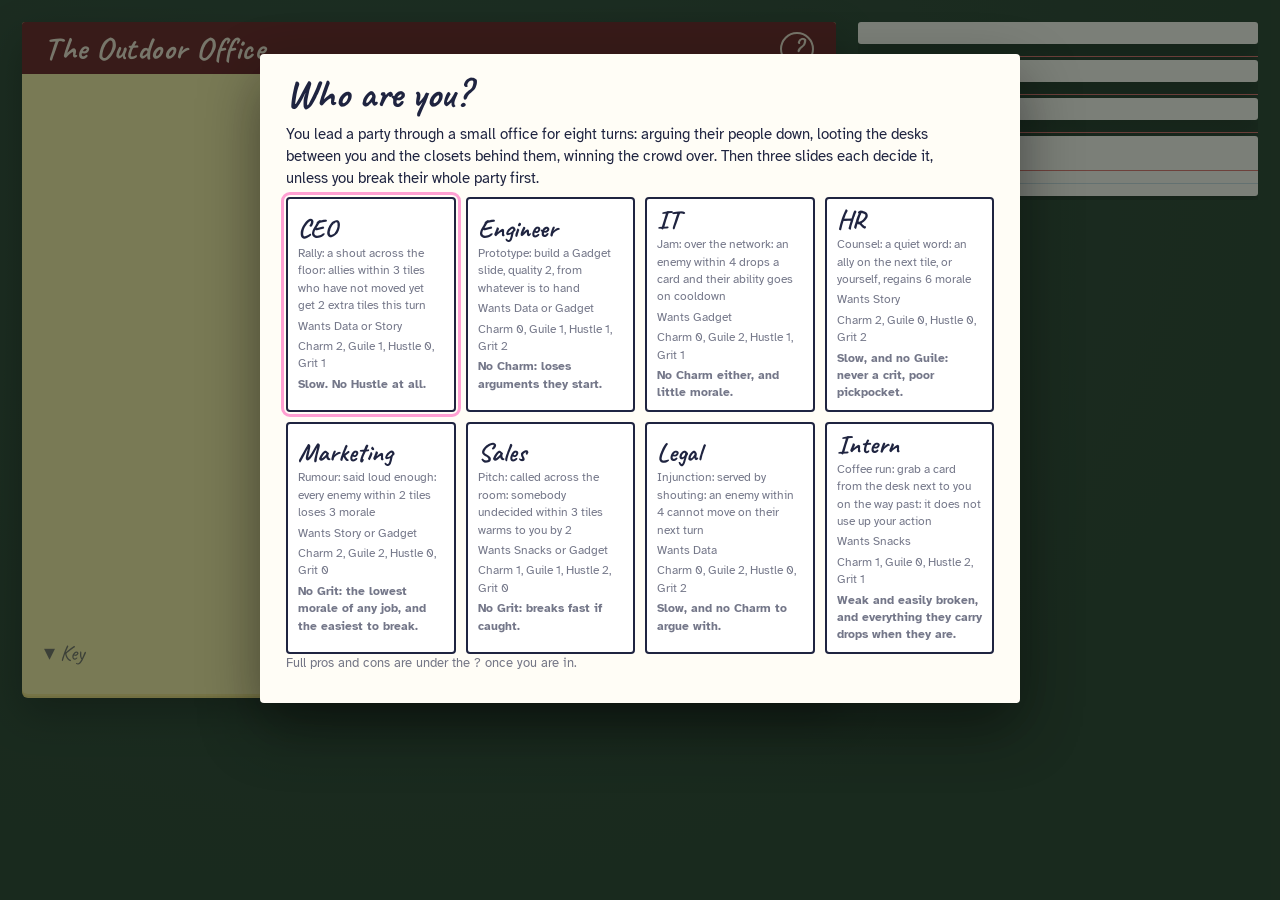
==== commit 5a5aebfc: "Playable on a laptop and a phone without scrolling back and forth Laptop: the header stays on one li" ====
--- a/index.html
+++ b/index.html
@@ -152,17 +152,64 @@
 </style>
 <style>
 .boardwrap { overflow-x: auto; -webkit-overflow-scrolling: touch; }
-@media (min-width: 1001px) { .table { grid-template-columns: minmax(0, 1fr) 400px; } }
+@media (min-width: 1001px) {
+  .table { grid-template-columns: minmax(0, 1fr) 400px; }
+  /* Laptops: the side column stays beside the board and scrolls on its own, so the actions never leave the screen. */
+  .col { position: sticky; top: 12px; max-height: calc(100vh - 24px); overflow-y: auto; overscroll-behavior: contain; scrollbar-width: thin; padding-bottom: 4px; }
+  /* The board never grows taller than the window. */
+  #board { max-height: calc(100vh - 96px); }
+}
+/* One-line header everywhere: title, turn, scores, and the ? on the right. */
+.gum { flex-wrap: nowrap; align-items: center; gap: 14px; }
+.gum h1 { white-space: nowrap; }
+.gum .score { flex-wrap: nowrap; white-space: nowrap; }
+.gum .help { flex: none; }
+.gum .where { white-space: nowrap; }
+@media (max-width: 1400px) { .gum h1 { font-size: 32px; } .gum .score { font-size: 26px; } }
+/* What you tapped on the floor, for screens with no hover. */
+.look { background: #fff; border: 1.5px solid var(--ink); border-radius: 4px; padding: 6px 10px; font-size: 13px; margin: 0 0 10px; }
+.look b { font-family: var(--hand); font-size: 20px; }
+.look .x { float: right; background: none; border: 0; font-size: 18px; line-height: 1; cursor: pointer; color: var(--ink-soft); padding: 0 2px; }
+.npc { cursor: pointer; }
+.more > summary { cursor: pointer; font-family: var(--hand); font-size: 20px; color: var(--ink-soft); list-style: none; margin-top: 10px; }
+.more > summary::-webkit-details-marker { display: none; }
+.more > summary::before { content: "▸ "; } .more[open] > summary::before { content: "▾ "; }
+.keys { font-size: 12px; color: var(--ink-soft); margin: 8px 0 0; }
+.keys kbd { font-family: var(--body); font-size: 11px; border: 1px solid var(--ink-soft); border-bottom-width: 2px; border-radius: 3px; padding: 0 4px; background: #fff; }
 /* Phones: the board first, as a side-scrolling strip at a size a finger can hit, then what the picked unit can do. */
 @media (max-width: 1000px) {
   .table { grid-template-columns: minmax(0, 1fr); }
   .col { display: contents; }
   .pad { order: 1; } #unitcard { order: 2; } #status { order: 3; } #rostercard { order: 4; } .minutes { order: 5; }
-  #board { min-width: 740px; }
+  #board { min-width: 860px; }
   .boardwrap::after { content: "swipe the floor sideways"; display: block; text-align: center; font-size: 12px; color: var(--ink-soft); padding: 2px 0 4px; }
   .legend { padding: 4px 12px 12px; }
   .cards { max-height: none; }
   .mv { padding: 9px 12px; }
+  /* Phones: the picked unit's card docks to the bottom of the screen, so the floor and what you can do are both in view. */
+  #unitcard { position: fixed; left: 8px; right: 8px; bottom: 0; z-index: 8; max-height: 44vh; overflow-y: auto; overscroll-behavior: contain;
+    margin: 0; border-radius: 8px 8px 0 0; box-shadow: 0 -8px 24px rgba(0,0,0,.35); padding-top: 14px; padding-bottom: calc(10px + env(safe-area-inset-bottom, 0px)); }
+  #unitcard::after { content: ""; position: absolute; top: 5px; left: 50%; width: 40px; margin-left: -20px; height: 4px; border-radius: 2px; background: rgba(31, 36, 64, .25); }
+  #unitcard h2, #unitcard h3 { font-size: 24px; line-height: 1; margin: 0 0 2px; }
+  #unitcard .cards { gap: 6px; }
+  #unitcard .mv { padding: 6px 10px; }
+  #unitcard .mv .l { font-size: 21px; }
+  #unitcard .ctl { margin-top: 8px; }
+  body { padding-bottom: 46vh; }
+  .gum { padding: 8px 12px 6px; gap: 8px; }
+  .gum h1 { font-size: 22px; }
+  .gum .where { font-size: 12px; }
+  .gum .score { font-size: 20px; gap: 8px; margin-left: auto; }
+  .gum .score small { display: none; }
+  .gum .help { width: 30px; height: 30px; font-size: 22px; }
+}
+@media (max-width: 420px) { .gum h1 { font-size: 0; } .gum h1::after { content: "Outdoor Office"; font-size: 20px; } }
+/* Phones on their side: the card docks to the right instead. */
+@media (max-width: 1000px) and (orientation: landscape) and (max-height: 520px) {
+  #unitcard { left: auto; right: 0; top: 0; bottom: 0; width: 300px; max-height: none; border-radius: 8px 0 0 8px; }
+  #unitcard::after { display: none; }
+  body { padding-bottom: 0; }
+  .table { margin-right: 300px; }
 }
 .veil { display: flex; align-items: flex-start; justify-content: center; -webkit-overflow-scrolling: touch; overscroll-behavior: contain; }
 button, .tile, .unit { touch-action: manipulation; -webkit-tap-highlight-color: rgba(255, 159, 210, .35); }
@@ -185,7 +232,7 @@
 .bar i { display: block; height: 100%; background: var(--you); }
 .bar.them i { background: var(--them); }
 .unit h3 { font-family: var(--hand); font-size: 30px; line-height: 1; margin: 0; }
-.unit .job { color: var(--ink-soft); font-size: 13px; margin: 2px 0 6px; }
+.unit .role { color: var(--ink-soft); font-size: 13px; margin: 2px 0 6px; }
 .stats4 { display: grid; grid-template-columns: repeat(4, 1fr); gap: 4px; text-align: center; margin: 6px 0; }
 .stats4 div { border: 1.5px solid var(--ink); border-radius: 3px; background: #fff; font-size: 11px; }
 .stats4 b { display: block; font-family: var(--hand); font-size: 22px; line-height: 1; }
@@ -202,6 +249,8 @@
 .cons li { margin: 2px 0; }
 .cons ul { margin: 4px 0 0; padding-left: 18px; }
 .mv.attack .l { color: var(--you); }
+.unit.details { margin-top: 12px; padding-top: 8px; border-top: 1px dashed rgba(31, 36, 64, .3); }
+.unit h3 + .role { margin-bottom: 8px; }
 .help { width: 34px; height: 34px; border-radius: 50%; border: 2px solid #f6e9d8; background: none; color: #f6e9d8; font-family: var(--hand); font-size: 26px; font-weight: 700; line-height: 1; cursor: pointer; align-self: center; }
 .help:hover { background: #f6e9d8; color: var(--gum); }
 .rules p { max-width: 68ch; }
@@ -216,7 +265,11 @@
 .pro { color: #2e7d32; font-weight: 700; } .con { color: var(--you); font-weight: 700; }
 .cons li.near { background: #fff6fb; margin-left: -4px; padding-left: 4px; border-radius: 3px; }
 .reach { color: var(--you); font-weight: 700; font-size: 12px; }
-.slide.picked { background: #fff6fb; box-shadow: 4px 4px 0 var(--hi); border-color: var(--you); }
+.slide.picked, .job.chosen { background: var(--ink); color: var(--card); border-color: var(--ink); box-shadow: none; }
+.slide.picked small, .job.chosen small { color: rgba(255, 253, 246, .75); }
+.slide.picked .num { background: var(--card); color: var(--ink); }
+.btn[hidden], .num[hidden] { display: none; }
+#oops { position: fixed; left: 8px; right: 8px; bottom: 8px; z-index: 40; background: var(--you); color: #fff; padding: 10px 14px; border-radius: 4px; font-size: 14px; box-shadow: 0 8px 20px rgba(0,0,0,.35); }
 .num { display: inline-block; min-width: 22px; height: 22px; line-height: 22px; text-align: center; border-radius: 50%; background: var(--you); color: #fff; font-family: var(--body); font-size: 13px; font-weight: 700; }
 .pres label { display: block; margin: 6px 0; font-size: 14px; }
 .pres select { font: inherit; font-size: 14px; padding: 3px 6px; border: 2px solid var(--ink); border-radius: 4px; background: #fff; max-width: 100%; }
@@ -236,8 +289,8 @@
     <details class="keybox" id="keybox"><summary>Key</summary><div class="legend" id="legend"></div></details>
   </section>
   <aside class="col">
+    <div class="idx moves" id="unitcard"></div>
     <div class="idx status" id="status"></div>
-    <div class="idx moves" id="unitcard"></div>
     <div class="idx" id="rostercard"></div>
     <div class="idx minutes">
       <h2>Minutes</h2>
@@ -313,6 +366,8 @@
   { id: 'heavy', name: 'Heavy', stats: [3, 0, 1, 3], morale: 10, what: 'slow, loud, hard to shout down; blocks a door' },
 ];
 const CONSULT_AT = 3;
+// Where new arrivals walk in: through the Lobby, or up the stairs by the Rock.
+const DOORS = [[10, 11], [10, 1]];
 const LOBBY_SPOTS = [[10, 10], [8, 11], [12, 11], [9, 10], [11, 10]];
 const P = 0, N = 1, NONE = -1;
 const A = {
@@ -394,6 +449,8 @@
   r() { return this.rng(); }
   ri(n) { return Math.floor(this.rng() * n); }
   pick(a) { return a[this.ri(a.length)]; }
+  // "You are" for the player's leader, "Mina is" for everyone else.
+  is(u) { return u.leader && u.side === P ? 'You are' : `${u.name} is`; }
   say(side, text) { this.log.push({ side, text, turn: this.turn }); }
   other(s) { return 1 - s; }
   name() {
@@ -416,7 +473,7 @@
       name: leader ? (side === P ? 'You' : 'Your nemesis') : kind === 'staff' ? this.name() : extra.name,
       taste: job >= 0 ? this.pick(ROLE_TASTES[job]) : this.ri(4),
       max: extra.morale || 6 + 2 * grit + (leader ? 3 : 0), morale: 0, x: -1, y: -1, cards: [], cd: 0,
-      moved: false, acted: false, sulk: 0, rooted: 0, gone: false, expires: extra.expires || 0, bonus: 0,
+      moved: false, acted: false, sulk: 0, rooted: 0, gone: false, expires: extra.expires || 0, bonus: 0, sway: 0,
     };
     u.morale = u.max;
     this.units.push(u);
@@ -576,6 +633,8 @@
   holdCost(u) { return this.turn >= A.HOLD_COST_FROM && u.morale > 1 && u.job !== RO.INTERN && u.kind !== 'contractor' ? 1 : 0; }
   pitchAmt(u, base = 1) { return base + (u.stats[0] >= 3 ? 1 : 0) + (this.has(u.side, 'hunt') ? 1 : 0); }
   joinAt(n) { return n.kind === 'consultant' ? CONSULT_AT : n.kind === 'contractor' ? 1 : A.JOIN_AT; }
+  // How hard someone on the other side is to turn: leaders never; contractors on one pitch; the demoralised on two; everyone else three.
+  poachAt(e) { return e.leader ? Infinity : e.kind === 'contractor' ? 1 : e.morale <= 3 ? 2 : 3; }
   wouldJoin(n, side, amt) { const r = warmRule(n.amt, n.for, amt, side); return r[1] === side && r[0] >= this.joinAt(n); }
 
   actions(u) {
@@ -589,6 +648,11 @@
         const d = this.dmgOf(u, e);
         out.push({ kind: 'confront', target: e.id, x, y, label: `Argue with ${e.name}`,
           sub: `${d}–${d + 1} morale off their ${e.morale}${d >= e.morale ? ', breaks them' : `; they answer back for ${this.counterOf(e, u)}`}` });
+        if (!e.leader) {
+          const amt = this.pitchAmt(u), at = this.poachAt(e);
+          out.push({ kind: 'poach', target: e.id, x, y, label: `Poach ${e.name}`,
+            sub: e.sway + amt >= at ? `comes over to your side${e.cards.length ? `, with ${e.cards.length} card${e.cards.length === 1 ? '' : 's'}` : ''}` : `wavers ${e.sway + amt} of ${at}; they steady by 1 each turn` });
+        }
         if (e.cards.length) out.push({ kind: 'pickpocket', target: e.id, x, y, label: `Pickpocket ${e.name}`,
           sub: `${Math.round(100 * this.pickChance(u))}% to lift one of their ${e.cards.length} card${e.cards.length === 1 ? '' : 's'}` });
       }
@@ -707,6 +771,12 @@
         break;
       }
       case 'pitch': this.pitch(u, t, this.pitchAmt(u)); break;
+      case 'poach': {
+        t.sway += this.pitchAmt(u);
+        if (t.sway >= this.poachAt(t)) this.defect(t, u.side);
+        else this.say(u.side, `${this.is(u)} working on ${t.name}: wavering, ${t.sway} of ${this.poachAt(t)}.`);
+        break;
+      }
       case 'ability': this.useAbility(u, a, t); break;
       case 'bank': this.bank[u.side].push(...u.cards); this.say(u.side, `${u.name} banked ${u.cards.length} card${u.cards.length === 1 ? '' : 's'} in the office.`); u.cards = []; break;
       case 'wait': u.morale -= this.holdCost(u); break;
@@ -715,6 +785,31 @@
       default: break;
     }
     this.checkRout();
+  }
+  defect(t, side) {
+    const was = t.side;
+    t.side = side; t.sway = 0; t.moved = true; t.acted = true; t.rooted = 0; t.from = null;
+    if (t.kind === 'contractor') t.expires = Math.max(t.expires, this.turn + 1);
+    this.say(side, `${t.name} has changed sides${t.cards.length ? `, bringing ${t.cards.length} card${t.cards.length === 1 ? '' : 's'}` : ''}. ${side === P ? 'Now yours' : 'Now theirs'}.`);
+    this.checkRout();
+    return was;
+  }
+  // Somebody new wanders in and stands just inside a door.
+  arrival() {
+    const [dx, dy] = this.pick(DOORS);
+    const role = this.pick([0, 1, 2, 3, 4, 5, 6, 7, 7, 7, 8, 8]);
+    const n = { id: this.nextId++, kind: 'n', name: this.name(), role, taste: this.pick(ROLE_TASTES[role]), x: -1, y: -1, amt: 0, for: NONE, arrived: this.turn };
+    const seen = new Set([key(dx, dy)]);
+    const q = [[dx, dy]];
+    while (q.length) {
+      const [x, y] = q.shift();
+      if (this.free(x, y) && this.tile(x, y) !== 'L') { n.x = x; n.y = y; break; }
+      for (const [ax, ay] of DIRS) { const nx = x + ax, ny = y + ay, k = key(nx, ny); if (!seen.has(k) && this.tile(nx, ny) !== '#') { seen.add(k); q.push([nx, ny]); } }
+    }
+    if (n.x < 0) return null;
+    this.neutrals.push(n);
+    this.say(NONE, `${n.name} (${ROLE_NAME[role]}, wants ${TASTE[n.taste]}) has just walked in ${dy > 5 ? 'through the Lobby' : 'by the Rock'}.`);
+    return n;
   }
   lobby() { for (let y = 0; y < A.H; y++) for (let x = 0; x < A.W; x++) if (this.map[y][x] === 'L') return [x, y]; return [15, 9]; }
   gadgetHand(u) { return u.job === RO.ENG || u.job === RO.IT; }
@@ -788,7 +883,7 @@
     if (t.kind === 'contractor') { t.gone = true; this.say(t.side, `${t.name} quit on the spot${dropped ? ', dropping ' + dropped + ' cards' : ''}.`); }
     else {
       t.sulk = this.fuse() ? 99 : this.has(t.side, 'pr') ? 1 : A.SULK;
-      this.say(t.side, `${t.name} is demoralised and gone to sulk in the car park${dropped ? `, dropping ${dropped} card${dropped === 1 ? '' : 's'}` : ''}${this.fuse() ? '. Too late in the day to come back' : ''}.`);
+      this.say(t.side, `${this.is(t)} demoralised and gone to sulk in the car park${dropped ? `, dropping ${dropped} card${dropped === 1 ? '' : 's'}` : ''}${this.fuse() ? '. Too late in the day to come back' : ''}.`);
     }
     t.lx = t.x; t.ly = t.y; t.x = -1; t.y = -1;
   }
@@ -806,8 +901,11 @@
   // --- turns ---
   startTurn(side) {
     this.side = side;
+    // A new turn: now and then somebody new walks in, until all hands.
+    if (side === this.first && this.turn > 1 && this.turn <= A.TURNS - A.FUSE && this.r() < 0.6) this.arrival();
     for (const u of this.units.filter(u => u.side === side && !u.gone)) {
       u.moved = false; u.acted = false; u.from = null; u.bonus = 0;
+      if (u.sway > 0) u.sway--;
       if (u.cd > 0) u.cd--;
       if (u.kind === 'contractor' && this.turn >= u.expires) {
         u.gone = true;
@@ -824,7 +922,7 @@
           const [sx, sy] = this.spawnTiles(side)[0];
           this.placeNear(u, sx, sy);
           u.morale = 2;
-          this.say(side, `${u.name} is back from the car park, shaky, at ${u.morale} morale. Somebody had better look after them.`);
+          this.say(side, `${this.is(u)} back from the car park, shaky, at ${u.morale} morale. Somebody had better look after them.`);
         } else { u.moved = u.acted = true; }
         continue;
       }
@@ -897,6 +995,11 @@
         const c = this.counterOf(t, u);
         if (c >= u.morale) return -10;
         return d * 1.7 + (t.leader ? 1 : 0) - 0.5 * c + (d >= t.morale - 2 ? 1.5 : 0);
+      }
+      case 'poach': {
+        const at = this.poachAt(t), after = t.sway + this.pitchAmt(u);
+        if (after >= at) return 7 + 2 * t.cards.length + t.stats[0] * 0.5;
+        return 1.2 + 2 * (after / at) + (t.morale <= 4 ? 1 : 0);
       }
       case 'pickpocket': return this.pickChance(u) * 3 * (u.cards.length < A.CARRY ? 1 : 0);
       case 'desk': return 2 + 0.3 * this.demand(u.side)[a.taste] + (a.taste === 2 && this.gadgetHand(u) ? 1 : 0);
@@ -1137,6 +1240,14 @@
 </script>
 <script>
 const $ = s => document.querySelector(s);
+// If anything breaks, say so on screen rather than failing silently.
+function oops(msg) {
+  let d = document.getElementById('oops');
+  if (!d) { d = document.createElement('div'); d.id = 'oops'; d.setAttribute('role', 'alert'); document.body.appendChild(d); }
+  d.textContent = `Something broke: ${msg}. Screenshot this line for Claude.`;
+}
+window.addEventListener('error', e => oops(e.message || 'unknown error'));
+window.addEventListener('unhandledrejection', e => oops((e.reason && (e.reason.stack || e.reason.message)) || String(e.reason)));
 const esc = s => String(s).replace(/[&<>"]/g, c => ({ '&': '&amp;', '<': '&lt;', '>': '&gt;', '"': '&quot;' }[c]));
 const YOU = '#b8322a', THEM = '#2a5db0', INK = '#1f2440', PAD = '#fbf1a9', HI = '#ff9fd2';
 const CS = 46, OX = 17, OY = 11;
@@ -1173,7 +1284,7 @@
   return sleep(ms).then(() => b.classList.remove('on'));
 }
 function unitTitle(u) {
-  return `${u.name}, ${u.kind === 'contractor' ? 'contractor' : ROLE_NAME[u.job]}${u.leader ? ' (leader)' : ''}. Morale ${u.morale}/${u.max}. ` +
+  return `${u.name}, ${u.kind === 'contractor' ? 'contractor' : ROLE_NAME[u.job]}${u.leader ? ' (leader)' : ''}. Morale ${u.morale}/${u.max}. ${u.sway ? `Wavering: ${u.sway} of ${G.poachAt(u)} toward the ${u.side === P ? 'other side' : 'your side'}. ` : ''}` +
     `Charm ${u.stats[0]}, Guile ${u.stats[1]}, Hustle ${u.stats[2]}, Grit ${u.stats[3]}. Wants ${TASTE[u.taste]}. Carrying ${u.cards.length}.`;
 }
 
@@ -1250,14 +1361,16 @@
       : n.kind === 'contractor' ? `${n.name}, contractor: ${n.what}. One pitch and they join your party for ${A.CONTRACT_TURNS} turns.`
       : `${n.name}, ${ROLE_NAME[n.role]}, undecided. Wants ${TASTE[n.taste]}.`;
     if (n.amt && !owner) title += ` Warming to ${n.for === P ? 'you' : 'them'} (${n.amt} of ${at}).`;
-    s += `<g><title>${esc(title)}</title>`;
+    s += `<g class="npc" data-id="${n.id}"><title>${esc(title)}</title>`;
+    if (UI.info === n.id) s += `<circle cx="${X}" cy="${Y}" r="23" fill="none" stroke="${INK}" stroke-width="2.5" stroke-dasharray="4 3"/>`;
     if (canPitch.has(n.id)) s += `<circle cx="${X}" cy="${Y}" r="21" fill="${HI}" opacity=".75"/>`;
     if (n.kind === 'consultant') s += `<rect x="${X - 13}" y="${Y - 13}" width="26" height="26" rx="3" transform="rotate(45 ${X} ${Y})" fill="${fill}" stroke="${owner ? INK : lean}" stroke-width="${owner ? 1.8 : 2.4}"/>`;
     else if (n.kind === 'contractor') s += `<rect x="${X - 13}" y="${Y - 13}" width="26" height="26" rx="5" fill="#fffdf6" stroke="${INK}" stroke-width="1.8" stroke-dasharray="4 2"/>`;
     else s += `<circle cx="${X}" cy="${Y}" r="13" fill="${fill}" stroke="${lean}" stroke-width="${n.amt ? 2.6 : 1.6}"/>`;
     if (n.amt > 0 && !owner) s += `<circle cx="${X}" cy="${Y}" r="17" fill="none" stroke="${lean}" stroke-width="3" stroke-dasharray="${(n.amt / at) * 106.8} 120" opacity=".9"/>`;
     s += `<text x="${X}" y="${Y + 5}" text-anchor="middle" font-size="${n.kind === 'n' ? 14 : 11}" font-weight="${n.kind === 'n' ? 400 : 700}" fill="${dark ? '#fff' : INK}">${n.kind === 'n' ? TASTE_GLYPH[n.taste] : n.kind === 'consultant' ? 'C' : n.name.slice(0, 3)}</text>`;
-    if (n.kind === 'n') s += `<text class="hand" x="${X}" y="${Y + 31}" text-anchor="middle" font-size="14" fill="${INK}" opacity=".85">${esc(n.name)}</text>`;
+    if (n.kind === 'n') s += `<text class="hand" x="${X}" y="${Y + 31}" text-anchor="middle" font-size="14" fill="${INK}" opacity=".85">${esc(n.name)}${n.arrived && G.turn - n.arrived <= 1 ? ' (new)' : ''}</text>`;
+    if (n.kind === 'n' && n.arrived && G.turn - n.arrived <= 1) s += `<text x="${X + 11}" y="${Y - 10}" font-size="13" fill="${YOU}">✦</text>`;
     s += `</g>`;
   }
   // Where you can move, as a click layer above the labels, loot and paths, so nothing drawn there eats the click.
@@ -1281,6 +1394,7 @@
     s += `<rect x="${X - 16}" y="${Y + 18}" width="32" height="5" fill="#fff" stroke="${INK}" stroke-width=".8"/><rect x="${X - 16}" y="${Y + 18}" width="${32 * f}" height="5" fill="${f < 0.34 ? '#e06a2a' : c}"/>`;
     if (u.cards.length) s += `<rect x="${X + 10}" y="${Y - 21}" width="12" height="15" fill="#fff" stroke="${INK}" stroke-width="1"/><text x="${X + 16}" y="${Y - 10}" text-anchor="middle" font-size="10" fill="${INK}">${u.cards.length}</text>`;
     if (u.rooted) s += `<text x="${X - 22}" y="${Y - 10}" font-size="14" fill="${INK}">⛓</text>`;
+    if (u.sway > 0) { const at = G.poachAt(u), other = u.side === P ? THEM : YOU; s += `<circle cx="${X}" cy="${Y}" r="20" fill="none" stroke="${other}" stroke-width="3.5" stroke-dasharray="${(u.sway / at) * 125.7} 130" transform="rotate(-90 ${X} ${Y})"/>`; }
     s += `</g>`;
   }
   // the car park: everyone who is sulking, and how long for
@@ -1300,10 +1414,17 @@
   svg.innerHTML = s;
   // On a narrow screen, bring whoever was just picked (or is moving) into view.
   const wrap = $('#boardwrap');
-  if (sel && sel.x >= 0 && UI.scrolledTo !== sel.id && wrap.scrollWidth > wrap.clientWidth + 4) {
+  if (sel && sel.x >= 0 && UI.scrolledTo !== sel.id) {
     UI.scrolledTo = sel.id;
-    const px = (cx(sel.x) / 1000) * svg.getBoundingClientRect().width;
-    wrap.scrollTo({ left: Math.max(0, px - wrap.clientWidth / 2), behavior: RELAX ? 'auto' : 'smooth' });
+    const box = svg.getBoundingClientRect(), k = box.width / 1000;
+    if (wrap.scrollWidth > wrap.clientWidth + 4) wrap.scrollTo({ left: Math.max(0, cx(sel.x) * k - wrap.clientWidth / 2), behavior: RELAX ? 'auto' : 'smooth' });
+    // Vertically, only when they are hidden behind the docked card or off the top of the screen.
+    if (PHONE) {
+      const dock = $('#unitcard').getBoundingClientRect();
+      const visibleBottom = Math.min(innerHeight, dock.top > 0 ? dock.top : innerHeight);
+      const y = box.top + cy(sel.y) * (box.height / 690);
+      if (y < 40 || y > visibleBottom - 40) window.scrollTo({ top: Math.max(0, scrollY + y - visibleBottom / 2), behavior: RELAX ? 'auto' : 'smooth' });
+    }
   }
   const legendEl = $('#legend'); if (legendEl && !legendEl.innerHTML) legend();
   svg.querySelectorAll('.tile').forEach(el => el.addEventListener('click', () => {
@@ -1312,6 +1433,13 @@
     if (finished(sel)) nextUnit();
     render();
     afterStep();
+  }));
+  // Touch screens have no tooltips: tapping someone undecided says who they are and what they want.
+  svg.querySelectorAll('.npc').forEach(el => el.addEventListener('click', e => {
+    e.stopPropagation();
+    const id = +el.dataset.id;
+    UI.info = UI.info === id ? null : id;
+    render();
   }));
   svg.querySelectorAll('.unit').forEach(el => el.addEventListener('click', e => {
     e.stopPropagation();
@@ -1362,7 +1490,7 @@
   drawBoard();
   const a = G.active(P).length, b = G.active(N).length;
   $('#score').innerHTML = `<span class="y">you ${G.crowd[P].length} <small>follower${G.crowd[P].length === 1 ? '' : 's'}</small></span><span class="t">them ${G.crowd[N].length} <small>follower${G.crowd[N].length === 1 ? '' : 's'}</small></span>`;
-  $('#where').textContent = G.over ? 'Match over' : `Turn ${G.turn} of ${A.TURNS}`;
+  $('#where').textContent = G.over ? 'Match over' : PHONE ? `Turn ${G.turn}/${A.TURNS}` : `Turn ${G.turn} of ${A.TURNS}`;
   const d = G.demand(P);
   const canPitch = pitchable();
   const flags = [];
@@ -1375,7 +1503,7 @@
     <div class="wants">${TASTE.map((t, i) => `<div><b>${d[i]}</b><span>${TASTE_GLYPH[i]} ${t}</span></div>`).join('')}</div>
     ${flags.length ? `<p class="flags">${flags.map(esc).join('. ')}.</p>` : ''}
     <details class="cons fold" data-f="undecided" ${UI.fold.undecided ? 'open' : ''}><summary><b>Undecided on the floor</b> <span class="who">(${G.neutrals.filter(n => n.kind === 'n').length}; two pitches each${canPitch.size ? `, ${canPitch.size} within reach of ${esc(G.byId(UI.sel).name)}` : ''})</span></summary>
-      <ul>${G.neutrals.filter(n => n.kind === 'n').map(n => `<li class="${canPitch.has(n.id) ? 'near' : ''}"><span class="dot" style="background:${leanFill(n)};border-color:${n.amt && n.for !== NONE ? (n.for === P ? YOU : THEM) : INK}"></span><b>${esc(n.name)}</b>, ${ROLE_NAME[n.role]}, wants ${TASTE_GLYPH[n.taste]} ${TASTE[n.taste]}${n.amt ? `; <span style="color:${n.for === P ? YOU : THEM}">warming to ${n.for === P ? 'you' : 'them'} (${n.amt} of ${A.JOIN_AT})</span>` : ''}${canPitch.has(n.id) ? ' <span class="reach">in reach</span>' : ''}</li>`).join('') || '<li class="who">Nobody left to win over.</li>'}</ul></details>
+      <ul>${G.neutrals.filter(n => n.kind === 'n').map(n => `<li class="${canPitch.has(n.id) ? 'near' : ''}"><span class="dot" style="background:${leanFill(n)};border-color:${n.amt && n.for !== NONE ? (n.for === P ? YOU : THEM) : INK}"></span><b>${esc(n.name)}</b>${n.arrived && G.turn - n.arrived <= 1 ? ' <span class="reach">new</span>' : ''}, ${ROLE_NAME[n.role]}, wants ${TASTE_GLYPH[n.taste]} ${TASTE[n.taste]}${n.amt ? `; <span style="color:${n.for === P ? YOU : THEM}">warming to ${n.for === P ? 'you' : 'them'} (${n.amt} of ${A.JOIN_AT})</span>` : ''}${canPitch.has(n.id) ? ' <span class="reach">in reach</span>' : ''}</li>`).join('') || '<li class="who">Nobody left to win over.</li>'}</ul></details>
     <details class="cons fold" data-f="loot" ${UI.fold.loot ? 'open' : ''}><summary><b>Worth going for</b> <span class="who">(a quality 3 slide is worth three desk cards)</span></summary><ul>
       ${Object.keys(G.closets).map(k => { const [x, y] = k.split(',').map(Number); const mine = !G.raidable(P, x); return `<li><b>${mine ? 'Your' : 'Their'} closet</b>${mine ? ' (only they can raid it)' : ''}: ${G.closets[k].map(c => `${TASTE_GLYPH[c.taste]} ${esc(c.name)} q${c.q}`).join(', ')}</li>`; }).join('')}
       ${Object.keys(G.loot).map(k => `<li><b>On the floor</b>: ${G.loot[k].map(c => `${TASTE_GLYPH[c.taste]} ${esc(c.name)} q${c.q}`).join(', ')}</li>`).join('')}
@@ -1390,34 +1518,52 @@
   UI.seen = G.log.length;
 }
 
+function lookHtml() {
+  const n = UI.info && G.neutrals.find(v => v.id === UI.info);
+  if (!n) { UI.info = null; return ''; }
+  const at = G.joinAt(n);
+  const what = n.kind === 'consultant' ? `Consultant: ${esc(n.what)}. ${n.side === P ? 'Consulting for you.' : n.side === N ? 'Consulting for them.' : `Three pitches to win.`}`
+    : n.kind === 'contractor' ? `Contractor: ${esc(n.what)}. One pitch and they join you for ${A.CONTRACT_TURNS} turns.`
+    : `${ROLE_NAME[n.role]}, undecided. Wants ${TASTE_GLYPH[n.taste]} ${TASTE[n.taste]}. Two pitches to win.`;
+  const lean = n.amt && n.for !== NONE && !(n.kind === 'consultant' && n.side !== NONE) ? ` <span style="color:${n.for === P ? YOU : THEM}">Warming to ${n.for === P ? 'you' : 'them'}: ${n.amt} of ${at}.</span>` : '';
+  return `<div class="look"><button class="x" id="lookx" aria-label="Close">×</button><b>${esc(n.name)}</b> ${what}${lean}${pitchable().has(n.id) ? ' <span class="reach">In reach of whoever you picked.</span>' : ''}</div>`;
+}
+function wireLook(card) { const x = card.querySelector('#lookx'); if (x) x.onclick = () => { UI.info = null; render(); }; }
 function renderUnit() {
   const card = $('#unitcard');
   const u = UI.sel ? G.byId(UI.sel) : null;
   if (!u || u.sulk || u.gone) {
-    card.innerHTML = `<h2>${UI.turn ? 'Pick someone' : 'Watching'}</h2><p class="waiting">${UI.turn ? `${PHONE ? 'Tap' : 'Click'} one of your people on the floor.` : 'Their party is moving…'}</p>
+    card.innerHTML = `${lookHtml()}<h2>${UI.turn ? 'Pick someone' : 'Watching'}</h2><p class="waiting">${UI.turn ? `${PHONE ? 'Tap' : 'Click'} one of your people on the floor.` : 'Their party is moving…'}</p>
       ${UI.turn ? `<div class="ctl">${endTurnButton()}</div>` : ''}`;
     const e = $('#endturn'); if (e) e.onclick = endTurn;
+    wireLook(card);
     return;
   }
   const mine = u.side === P;
   const ab = u.kind === 'staff' && u.job >= 0 ? ABILITY[u.job] : null;
-  let h = `<div class="unit"><h3 style="color:${mine ? YOU : THEM}">${esc(u.name)}</h3>
-    <p class="job">${u.kind === 'contractor' ? `Contractor, back to the Lobby after turn ${u.expires - 1}` : ROLE_NAME[u.job]}${u.leader ? ', leader' : ''}. Wants ${TASTE[u.taste]}. Moves ${G.moveOf(u)}${u.cards.length >= A.HEAVY_LOAD ? ', slowed by the load' : ''}.</p>
-    <div class="bar ${mine ? '' : 'them'}"><i style="width:${100 * u.morale / u.max}%"></i></div><p class="who">Morale ${u.morale} of ${u.max}</p>
+  const head = `<div class="unit"><h3 style="color:${mine ? YOU : THEM}">${esc(u.name)}</h3>
+    <p class="role">${u.kind === 'contractor' ? `Contractor, back to the Lobby after turn ${u.expires - 1}` : ROLE_NAME[u.job]}${u.leader ? ', leader' : ''}. Morale ${u.morale} of ${u.max}. Moves ${G.moveOf(u)}${u.cards.length >= A.HEAVY_LOAD ? ', slowed by the load' : ''}.</p></div>`;
+  let details = `<div class="unit details"><p class="role">Wants ${TASTE[u.taste]}.</p>
+    <div class="bar ${mine ? '' : 'them'}"><i style="width:${100 * u.morale / u.max}%"></i></div>
     <div class="stats4">${STAT_NAME.map((n, i) => `<div><b>${u.stats[i]}</b>${n}</div>`).join('')}</div>
     ${ab ? `<p class="abil"><b>${ab.name}</b>: ${esc(ab.what)}. ${u.cd ? `Ready in ${u.cd} turn${u.cd === 1 ? '' : 's'}.` : 'Ready.'}</p>` : ''}
     <div class="chips">${u.cards.length ? u.cards.map(c => `<span class="chip">${TASTE_GLYPH[c.taste]} ${esc(c.name)} <small>q${c.q}</small></span>`).join('') : '<span class="who">No cards.</span>'}</div></div>`;
+  let h = lookHtml() + head;
   let acts = [];
   if (UI.turn && mine) {
     if (u.acted) h += `<p class="waiting">${u.moved || stuck(u) ? 'Done for this turn.' : `Action done. You can still move: ${PHONE ? 'tap' : 'click'} a pink tile, or pick someone else.`}</p>`;
     else {
       acts = G.actions(u);
       if (!u.moved) h += `<p class="who">Move and act, in either order: ${PHONE ? 'tap' : 'click'} a pink tile to move, or act from here first.</p>`;
-      h += `<div class="cards">${acts.map((o, i) => `<button class="mv ${o.kind === 'confront' ? 'attack' : ''} ${['rig', 'pickpocket'].includes(o.kind) ? 'trick' : ''}" data-i="${i}"><span class="l">${esc(o.label)}</span><span class="st"></span><span class="s">${esc(o.sub)}</span></button>`).join('')}</div>`;
+      h += `<div class="cards">${acts.map((o, i) => `<button class="mv ${o.kind === 'confront' || o.kind === 'poach' ? 'attack' : ''} ${['rig', 'pickpocket'].includes(o.kind) ? 'trick' : ''}" data-i="${i}"><span class="l">${esc(o.label)}</span><span class="st"></span><span class="s">${esc(o.sub)}</span></button>`).join('')}</div>`;
     }
     h += `<div class="ctl">${u.from && !u.acted ? '<button class="btn alt" id="undo">Undo move</button>' : ''}${endTurnButton()}</div>`;
   }
-  card.innerHTML = h;
+  if (PHONE) details = `<details class="more" ${UI.more ? 'open' : ''}><summary>More about ${esc(u.leader && mine ? 'you' : u.name)}</summary>${details}</details>`;
+  else if (UI.turn && mine) details += `<p class="keys"><kbd>N</kbd> next person &nbsp; <kbd>E</kbd> end turn &nbsp; <kbd>?</kbd> rules</p>`;
+  card.innerHTML = h + details;
+  wireLook(card);
+  const more = card.querySelector('.more'); if (more) more.ontoggle = () => { UI.more = more.open; };
   card.querySelectorAll('.mv').forEach(btn => {
     const o = acts[+btn.dataset.i];
     btn.onclick = () => doAct(u, o);
@@ -1433,7 +1579,7 @@
 
 function renderRoster() {
   const row = u => {
-    const where = u.gone ? 'gone' : u.sulk >= 99 ? 'out for the match' : u.sulk ? `sulking, back in ${u.sulk}` : `${u.morale}/${u.max}`;
+    const where = u.gone ? 'gone' : u.sulk >= 99 ? 'out for the match' : u.sulk ? `sulking, back in ${u.sulk}` : `${u.morale}/${u.max}${u.sway ? `, wavering ${u.sway}/${G.poachAt(u)}` : ''}`;
     return `<button class="rrow ${UI.sel === u.id ? 'on' : ''} ${(u.side === P && UI.turn && u.acted) || u.sulk ? 'done' : ''}" data-id="${u.id}" ${u.sulk || u.gone ? 'disabled' : ''}>
       <span>${esc(u.name)} <small>${u.kind === 'contractor' ? 'contractor' : ROLE_NAME[u.job]}${u.cards.length ? `, ${u.cards.length} card${u.cards.length === 1 ? '' : 's'}` : ''}</small></span>
       <span class="bar ${u.side === P ? '' : 'them'}"><i style="width:${100 * u.morale / u.max}%"></i></span><small>${where}</small></button>`;
@@ -1525,7 +1671,8 @@
     };
     const pageParty = () => sheet(`<h2>Who fights beside you?</h2>
       <p>Up to four colleagues, each a unit you move, with their job's ability. Your nemesis brings as many as you do.</p>
-      <div class="jobs">${PLAYABLE.map(r => `<button class="job" data-r="${r}" ${cfg.party.length >= 4 ? 'disabled' : ''}><b>+ ${ROLE_NAME[r]}</b><small>${ABILITY[r].name}: ${esc(ABILITY[r].what)}</small></button>`).join('')}</div>
+      <div class="jobs">${PLAYABLE.map(r => { const n = cfg.party.filter(x => x === r).length; return `<button class="job ${n ? 'chosen' : ''}" data-r="${r}" ${cfg.party.length >= 4 && !n ? 'disabled' : ''}><b>${n ? `${ROLE_NAME[r]}${n > 1 ? ' ×' + n : ''}` : '+ ' + ROLE_NAME[r]}</b><small>${ABILITY[r].name}: ${esc(ABILITY[r].what)}</small></button>`; }).join('')}</div>
+      <p class="who">${cfg.party.length} of 4 chosen. ${cfg.party.length >= 4 ? 'Take one out below to change your mind.' : 'The same job can come twice.'}</p>
       <h3>Your party</h3><div class="chips">${cfg.party.length ? cfg.party.map((r, i) => `<button class="chip" data-x="${i}" aria-label="remove ${ROLE_NAME[r]}">${ROLE_NAME[r]} ✕</button>`).join('') : '<span class="who">Just you so far. One break and you are out.</span>'}</div>
       <div class="row"><button class="btn alt" id="back">Back to stats</button><button class="btn" id="go">Into the office</button></div>`,
       el => {
@@ -1553,13 +1700,13 @@
     const want = Math.min(3, S.hand.length);
     const claps = (c, u) => G.slideClaps(T, P, c, u);
     const presHtml = () => picked.length ? `<h3>Who presents each</h3>${picked.map((i, k) => { const c = S.hand[i]; return `<label><span class="num">${k + 1}</span> ${TASTE_GLYPH[c.taste]} ${esc(c.name)}: <select data-k="${i}">${pres.map(u => `<option value="${u.id}" ${(by[i] ?? G.leader(P).id) === u.id ? 'selected' : ''}>${esc(u.name)}${u.leader ? '' : ` (${ROLE_NAME[u.job]}, Charm ${u.stats[0]})`}: about ${claps(c, u.id)} claps${c.taste === 2 && G.gadgetHand(u) ? ', knows gadgets' : ''}</option>`).join('')}</select></label>`; }).join('')}` : '';
-    const countText = () => `${picked.length} of ${want} picked${picked.length && picked.length < want ? '; you can present fewer, but every empty slot is claps you are not getting' : ''}.`;
-    body += `<p class="who">${PHONE ? 'Tap' : 'Click'} up to three cards, in the order they go up; ${PHONE ? 'tap' : 'click'} again to take one back. Their three stay hidden until the slides alternate, and a slide that repeats the taste the room just saw gets nothing. ${S.hand.length ? '' : 'You have no cards at all.'}</p>
+    const countText = () => picked.length < want ? `Pick ${want - picked.length} more.` : 'All picked. Choose who presents each, then present.';
+    body += `<p class="who">${S.hand.length ? `${PHONE ? 'Tap' : 'Click'} ${want === 1 ? 'your card' : `${want} cards, in the order they go up`}; ${PHONE ? 'tap' : 'click'} a black one to put it back.` : 'You have no cards at all.'} Their slides stay hidden until the two sides alternate, and a slide that repeats the taste the room just saw gets nothing.</p>
       <div class="row">${S.hand.map((c, i) => `<button class="slide" data-i="${i}" aria-pressed="false">
         <b><span class="num" hidden></span> ${TASTE_GLYPH[c.taste]} ${esc(c.name)}</b><small>quality ${c.q}; ${fans[c.taste]} in your room want ${TASTE[c.taste]}; about ${claps(c, G.leader(P).id)} claps if you present it</small></button>`).join('')}</div>
       <div class="pres" id="presbox"></div>
       <div class="stick"><p class="who" id="pickcount">${countText()}</p>
-      <button class="btn" id="go" ${S.hand.length ? 'disabled' : ''}>${S.hand.length ? 'Present these' : 'Go up empty-handed'}</button></div>`;
+      <button class="btn" id="go" ${S.hand.length ? 'hidden' : ''}>${S.hand.length ? (want === 1 ? 'Present it' : 'Present these') : 'Go up empty-handed'}</button></div>`;
     wire = el => {
       const refresh = () => {
         el.querySelectorAll('.slide').forEach(b => {
@@ -1571,14 +1718,12 @@
         const box = el.querySelector('#presbox'); box.innerHTML = presHtml();
         box.querySelectorAll('select').forEach(sel => sel.onchange = () => { by[+sel.dataset.k] = +sel.value; });
         el.querySelector('#pickcount').textContent = countText();
-        const go = el.querySelector('#go');
-        go.disabled = S.hand.length > 0 && picked.length === 0;
-        go.textContent = !S.hand.length ? 'Go up empty-handed' : picked.length === 1 ? 'Present this one' : 'Present these';
+        el.querySelector('#go').hidden = S.hand.length > 0 && picked.length < want;
       };
       el.querySelectorAll('.slide').forEach(b => b.onclick = e => {
         e.preventDefault();
         const i = +b.dataset.i; const k = picked.indexOf(i);
-        if (k >= 0) picked.splice(k, 1); else if (picked.length < 3) picked.push(i);
+        if (k >= 0) picked.splice(k, 1); else if (picked.length < want) picked.push(i);
         refresh();
       });
       el.querySelector('#go').onclick = () => { closeSheet(); resolve(picked.map(i => ({ i, by: by[i] ?? G.leader(P).id }))); };
@@ -1628,6 +1773,7 @@
     <li><b>Raid</b> the other side's supply closet. What is inside is written on the door: two slides of quality 2 or 3, each worth two or three desk cards at the talk. Your own closets are locked to you.</li>
     <li><b>Pitch</b> somebody undecided. Two pitches and they are your follower. Pitching someone the other side has been courting wears that down first.</li>
     <li><b>Use the job ability</b>, then wait three turns for it to come back. Most need the target next to you; the ones that reach further are shouted, or sent over the network.</li>
+    <li><b>Poach</b> one of theirs standing next to you. Three pitches and they change sides, bringing their cards; two if their morale is 3 or less; one for a contractor. They steady by a point each turn, so it takes two of you, or a run of turns. Leaders cannot be poached, and your people can be poached back.</li>
     <li><b>Pickpocket</b> an enemy who is carrying cards.</li>
     <li><b>Bank</b> your cards in your own office, or <b>rig</b> or <b>check</b> the projector at the Rock.</li>
     <li><b>Hold.</b> From turn 4, holding costs a point of morale, whether you chose to or had nothing in reach. Interns and contractors are used to standing about and pay nothing.</li></ul>
@@ -1635,9 +1781,10 @@
   ['Morale and breaking', `<p>Morale is a unit's health. At zero they are demoralised: they drop every card they carry onto the floor and sulk in the car park for two turns, coming back at 2 morale. Contractors simply quit.</p>
     <p>In the last two turns, anyone broken stays broken. Break the whole enemy party at once and you win on the spot.</p>`],
   ['Followers', `<p>Followers are the only thing you keep. Every undecided person on the floor can be won over, and every one you win fills a seat at your final talk, wanting a particular taste of slide. A room full of people who want Data makes a Data slide land; a room that wants nothing you brought stays quiet.</p>
+    <p>The office is not a closed room. Now and then somebody new walks in, through the Lobby or by the Rock, marked ✦ new on the floor. They stop arriving at all hands.</p>
     <p>When time is called, every undecided person still on the floor goes with whichever party has more people standing beside them. Where your units end the last turn matters.</p>`],
   ['The Lobby', `<p>Consultants and contractors wait in the Lobby and are won by pitching, like anyone else. A consultant takes three pitches, then gives your side a standing rule for the rest of the match; the other side can pitch them back. A contractor signs on one pitch, joins your party for two turns, and then goes back to the Lobby to be signed again.</p>`],
-  ['Ending and winning', `<p>After the eighth turn, both sides present. Each picks up to three slides from every card their party still holds, banked or carried, without seeing the other's, and chooses who stands up with each one: anyone of yours still on the floor. The presenter's Charm goes into the slide, an Engineer or IT makes a Gadget slide land harder, and whoever holds the second slide takes the heckle with their Grit. The slides then go up in turns, one side then the other.</p>
+  ['Ending and winning', `<p>After the eighth turn, both sides present. Each picks three slides (or every card, if they hold fewer) from what their party still holds, banked or carried, without seeing the other's, and chooses who stands up with each one: anyone of yours still on the floor. The presenter's Charm goes into the slide, an Engineer or IT makes a Gadget slide land harder, and whoever holds the second slide takes the heckle with their Grit. The slides then go up in turns, one side then the other.</p>
     <p>A slide scores its quality times (2 + 3 × the people in your room who want that taste), times a little for the presenter's Charm. A slide of the same taste as the one the room just saw, from either side, scores nothing. Every enemy unit in the room boos each of your slides, and one of them heckles you: let it go for a few boos, or clap back for a big gain or a bigger loss. A rigged projector blanks your best slide unless somebody checked it.</p>
     <p>Higher claps minus boos takes the office. A tie goes to the bigger crowd.</p>`],
   ['What the numbers mean', `<ul><li><b>Followers</b> in the header: seats in your room at the talk, by taste.</li>
@@ -1645,12 +1792,14 @@
     <li><b>Cards held</b>: what you can bring to the talk. Quality 1 from desks, 2 or 3 from closets. Banked cards cannot be lost.</li>
     <li><b>Morale</b> on every token and in the roster. Orange means one more argument breaks them.</li>
     <li><b>Warming</b> on the undecided: pitches so far out of the pitches they need, in the colour of the side they lean to.</li>
+    <li><b>Wavering</b>: a ring in the other side's colour round one of your people means they are being poached. Get them away, or break whoever is doing it.</li>
     <li><b>Moves</b> on the unit card: how far they go this turn, one less when carrying three cards.</li></ul>`],
   ['Notes on strategy', `<ul><li>The desks empty fast and are between you. Whoever gets there first with two units usually keeps them.</li>
     <li>Fetch what your room wants, not what is nearest. Three Data slides in a row score once.</li>
     <li>Carriers are targets. Bank early, or send a fast unit home with the closet loot.</li>
     <li>Argue in pairs. One unit softens, the next breaks, and the cards fall to whoever is standing there.</li>
-    <li>A unit at 2 morale that just came back is bait, and the other side knows it.</li>
+    <li>A unit at 2 morale that just came back is bait, and the other side knows it. It is also easier to poach than to break: two pitches, and you keep them.</li>
+    <li>Stand near the doors. Newcomers arrive undecided and next to whoever is there.</li>
     <li>Spend the last two turns standing next to the undecided. All hands rewards bodies, not cards.</li>
     <li>Consultants are three actions for a whole-match rule. The Keynote Coach alone is worth about nine claps.</li>
     <li>Keep your Charm on the floor for the talk. A broken presenter cannot stand up, and the leader's Grit is not always the best answer to a heckle.</li></ul>`],
@@ -1680,7 +1829,17 @@
     el => { el.querySelector('#ok').onclick = closeSheet; el.querySelectorAll('.tab').forEach(b => b.onclick = () => howToPlay(+b.dataset.i)); });
 }
 $('#help').onclick = () => howToPlay(0);
-document.addEventListener('keydown', e => { if (e.key === '?' && $('#veil').hidden) howToPlay(0); });
+document.addEventListener('keydown', e => {
+  if (!$('#veil').hidden || e.ctrlKey || e.metaKey || e.altKey || /INPUT|SELECT|TEXTAREA/.test(document.activeElement.tagName)) return;
+  if (e.key === '?') howToPlay(0);
+  else if (UI.turn && (e.key === 'n' || e.key === 'N')) {
+    // the next of yours who still has something to do, round the party
+    const ps = G.active(P).filter(v => !finished(v));
+    if (!ps.length) return;
+    const i = ps.findIndex(v => v.id === UI.sel);
+    UI.sel = ps[(i + 1) % ps.length].id; UI.scrolledTo = null; render();
+  } else if (UI.turn && (e.key === 'e' || e.key === 'E')) endTurn();
+});
 
 // --- wiring ---------------------------------------------------------------------
 const agent = {
